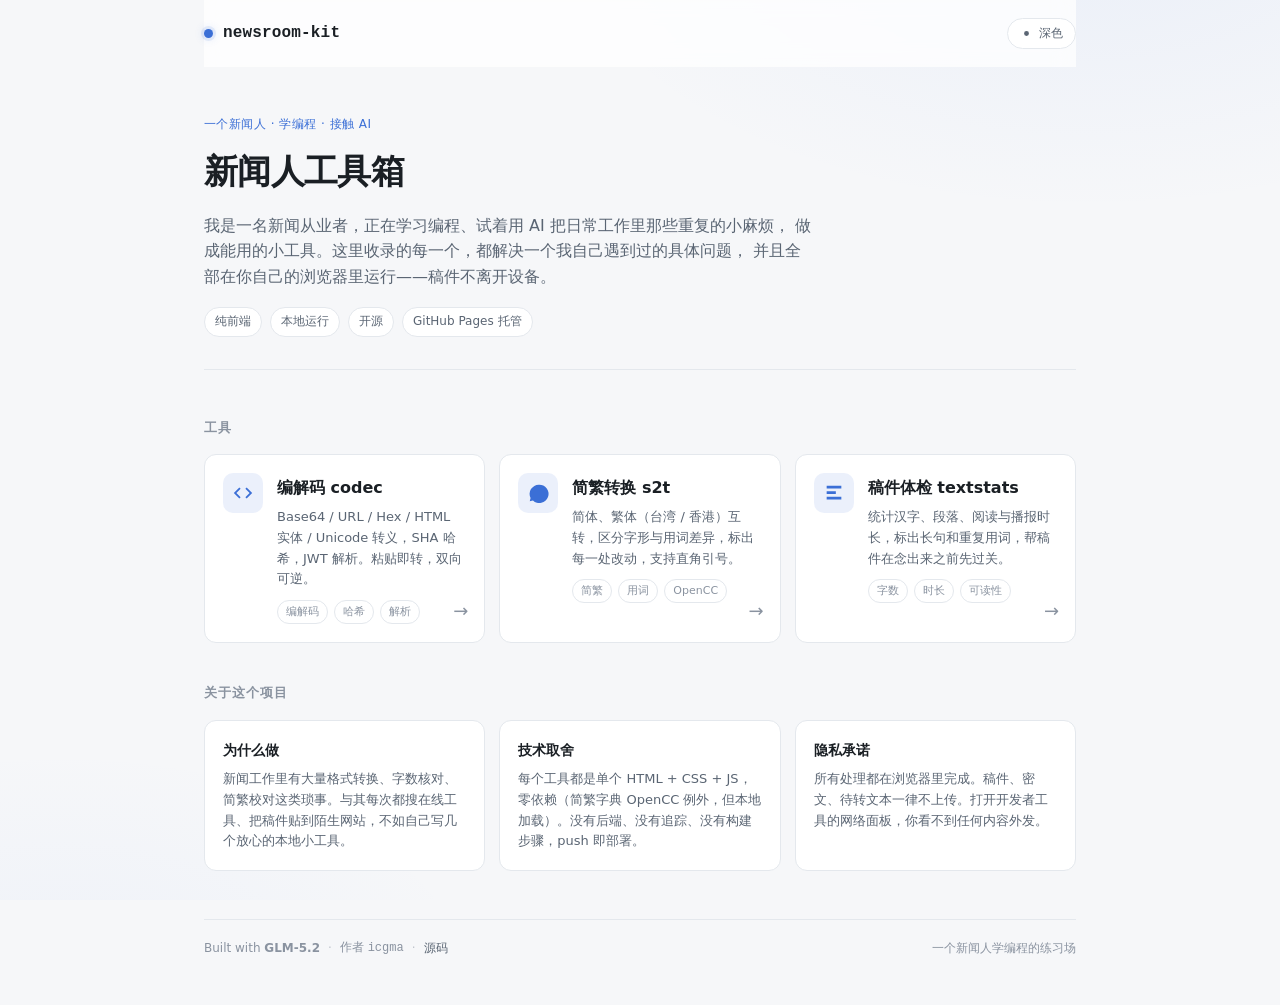
==== index.html @ d2560bd6 "fix: hub links point to each tool's own Pages site" ====
<!doctype html>
<html lang="zh-CN">
<head>
<meta charset="utf-8" />
<meta name="viewport" content="width=device-width, initial-scale=1" />
<meta name="color-scheme" content="dark light" />
<title>新闻人工具箱 — icgma</title>
<meta name="description" content="一个新闻人接触 AI、学习编程过程中做的小工具集：编解码、简繁转换、稿件统计。全部本地运行。" />
<link rel="stylesheet" href="hub.css" />
</head>
<body>
<div class="page">
  <header class="topbar">
    <div class="brand">
      <span class="dot" aria-hidden="true"></span>
      <span class="wordmark">newsroom-kit</span>
    </div>
    <div class="topbar-right">
      <button class="theme-toggle" id="themeToggle" title="切换主题">
        <svg class="ico-moon" viewBox="0 0 16 16" width="13" height="13" aria-hidden="true"><path fill="currentColor" d="M6.5 2A6 6 0 0 0 8 13.9 6 6 0 0 1 6.5 2Zm2.8-.9a7.5 7.5 0 1 0 5.6 9.3 6 6 0 0 1-5.6-9.3Z"/></svg>
        <svg class="ico-sun" viewBox="0 0 16 16" width="13" height="13" aria-hidden="true"><path fill="currentColor" d="M8 11a3 3 0 1 0 0-6 3 3 0 0 0 0 6Zm0-8.5V.8m0 14.4v-1.7m3.9-9.6 1.2-1.2M2.9 13.1l1.2-1.2m0-7.8L2.9 2.9m10.2 10.2-1.2-1.2M13.5 8h1.7M.8 8h1.7"/></svg>
        <span id="themeLabel">浅色</span>
      </button>
    </div>
  </header>

  <main class="hero">
    <div class="hero-inner">
      <p class="kicker">一个新闻人 · 学编程 · 接触 AI</p>
      <h1>新闻人工具箱</h1>
      <p class="lede">
        我是一名新闻从业者，正在学习编程、试着用 AI 把日常工作里那些重复的小麻烦，
        做成能用的小工具。这里收录的每一个，都解决一个我自己遇到过的具体问题，
        并且全部在你自己的浏览器里运行——稿件不离开设备。
      </p>
      <div class="hero-tags">
        <span>纯前端</span><span>本地运行</span><span>开源</span><span>GitHub Pages 托管</span>
      </div>
    </div>
  </main>

  <section class="tools">
    <h2 class="section-title">工具</h2>
    <div class="grid">

      <a class="tool" href="https://icgma.github.io/codec/">
        <div class="tool-icon">
          <svg viewBox="0 0 24 24" width="22" height="22" aria-hidden="true"><path fill="currentColor" d="M9.4 16.6 4.8 12l4.6-4.6L8 6l-6 6 6 6 1.4-1.4Zm5.2 0L19.2 12l-4.6-4.6L16 6l6 6-6 6-1.4-1.4Z"/></svg>
        </div>
        <div class="tool-body">
          <h3>编解码 codec</h3>
          <p>Base64 / URL / Hex / HTML 实体 / Unicode 转义，SHA 哈希，JWT 解析。粘贴即转，双向可逆。</p>
          <div class="tool-meta">
            <span class="chip">编解码</span><span class="chip">哈希</span><span class="chip">解析</span>
          </div>
        </div>
        <span class="tool-go" aria-hidden="true">→</span>
      </a>

      <a class="tool" href="https://icgma.github.io/s2t/">
        <div class="tool-icon">
          <svg viewBox="0 0 24 24" width="22" height="22" aria-hidden="true"><path fill="currentColor" d="M12.9 3a10 10 0 0 0-9 14.5L3 21l3.5-.9A10 10 0 1 0 12.9 3Zm-2 12.5-2.2-2.2-1.4 1.4 3.6 3.6 6-6-1.4-1.4-4.6 4.6Z"/></svg>
        </div>
        <div class="tool-body">
          <h3>简繁转换 s2t</h3>
          <p>简体、繁体（台湾 / 香港）互转，区分字形与用词差异，标出每一处改动，支持直角引号。</p>
          <div class="tool-meta">
            <span class="chip">简繁</span><span class="chip">用词</span><span class="chip">OpenCC</span>
          </div>
        </div>
        <span class="tool-go" aria-hidden="true">→</span>
      </a>

      <a class="tool" href="https://icgma.github.io/textstats/">
        <div class="tool-icon">
          <svg viewBox="0 0 24 24" width="22" height="22" aria-hidden="true"><path fill="currentColor" d="M4 4h16v3H4V4Zm0 6h10v3H4v-3Zm0 6h16v3H4v-3Z"/></svg>
        </div>
        <div class="tool-body">
          <h3>稿件体检 textstats</h3>
          <p>统计汉字、段落、阅读与播报时长，标出长句和重复用词，帮稿件在念出来之前先过关。</p>
          <div class="tool-meta">
            <span class="chip">字数</span><span class="chip">时长</span><span class="chip">可读性</span>
          </div>
        </div>
        <span class="tool-go" aria-hidden="true">→</span>
      </a>

    </div>
  </section>

  <section class="about">
    <h2 class="section-title">关于这个项目</h2>
    <div class="about-grid">
      <div class="about-card">
        <h3>为什么做</h3>
        <p>新闻工作里有大量格式转换、字数核对、简繁校对这类琐事。与其每次都搜在线工具、把稿件贴到陌生网站，不如自己写几个放心的本地小工具。</p>
      </div>
      <div class="about-card">
        <h3>技术取舍</h3>
        <p>每个工具都是单个 HTML + CSS + JS，零依赖（简繁字典 OpenCC 例外，但本地加载）。没有后端、没有追踪、没有构建步骤，push 即部署。</p>
      </div>
      <div class="about-card">
        <h3>隐私承诺</h3>
        <p>所有处理都在浏览器里完成。稿件、密文、待转文本一律不上传。打开开发者工具的网络面板，你看不到任何内容外发。</p>
      </div>
    </div>
  </section>

  <footer class="footer">
    <div class="footer-meta">
      <span>Built with <strong>GLM-5.2</strong></span>
      <span class="sep">·</span>
      <span>作者 <span class="footer-author">icgma</span></span>
      <span class="sep">·</span>
      <a href="https://github.com/icgma/newsroom-kit" target="_blank" rel="noopener">源码</a>
    </div>
    <div class="footer-meta">
      <span>一个新闻人学编程的练习场</span>
    </div>
  </footer>
</div>

<script>
(() => {
  const root = document.documentElement;
  const label = document.getElementById("themeLabel");
  const KEY = "toolkit-theme";
  function applyTheme(theme) {
    if (theme === "auto") root.removeAttribute("data-theme");
    else root.setAttribute("data-theme", theme);
    const isLight = theme === "light" || (theme === "auto" && matchMedia("(prefers-color-scheme: light)").matches);
    label.textContent = isLight ? "深色" : "浅色";
  }
  document.getElementById("themeToggle").addEventListener("click", () => {
    const cur = localStorage.getItem(KEY) || "auto";
    const next = cur === "auto" ? "light" : cur === "light" ? "dark" : "auto";
    localStorage.setItem(KEY, next);
    applyTheme(next);
  });
  applyTheme(localStorage.getItem(KEY) || "auto");
})();
</script>
</body>
</html>
---- hub.css ----
:root {
  --bg: #0d1117;
  --bg-elev: #161b22;
  --bg-soft: #1c232c;
  --bg-input: #0a0e14;
  --topbar-bg: rgba(13, 17, 23, 0.7);
  --border: #2a313a;
  --border-soft: #232a33;
  --fg: #e6edf3;
  --fg-soft: #9aa6b2;
  --fg-dim: #6b7681;
  --accent: #5b8def;
  --accent-soft: rgba(91, 141, 239, 0.14);
  --accent-glow: rgba(91, 141, 239, 0.35);
  --good: #3fb950;
  --warn: #d29922;
  --bad: #f85149;
  --radius: 12px;
  --mono: ui-monospace, "SF Mono", "JetBrains Mono", "Cascadia Code", Menlo, Consolas, monospace;
  --sans: -apple-system, BlinkMacSystemFont, "Segoe UI", "PingFang SC", "Microsoft YaHei", system-ui, sans-serif;
  color-scheme: dark;
}

:root[data-theme="light"] {
  --bg: #f6f7f9;
  --bg-elev: #ffffff;
  --bg-soft: #eef0f3;
  --bg-input: #fbfbfd;
  --topbar-bg: rgba(255, 255, 255, 0.75);
  --border: #d8dde3;
  --border-soft: #e4e8ed;
  --fg: #1a1f24;
  --fg-soft: #5a6573;
  --fg-dim: #8a93a0;
  --accent: #3b6fd6;
  --accent-soft: rgba(59, 111, 214, 0.10);
  --accent-glow: rgba(59, 111, 214, 0.25);
  --good: #1a7f37;
  --warn: #9a6700;
  --bad: #cf222e;
  color-scheme: light;
}

@media (prefers-color-scheme: light) {
  :root:not([data-theme]) {
    --bg: #f6f7f9; --bg-elev: #ffffff; --bg-soft: #eef0f3; --bg-input: #fbfbfd;
    --topbar-bg: rgba(255, 255, 255, 0.75);
    --border: #d8dde3; --border-soft: #e4e8ed;
    --fg: #1a1f24; --fg-soft: #5a6573; --fg-dim: #8a93a0;
    --accent: #3b6fd6; --accent-soft: rgba(59, 111, 214, 0.10); --accent-glow: rgba(59, 111, 214, 0.25);
    --good: #1a7f37; --warn: #9a6700; --bad: #cf222e;
    color-scheme: light;
  }
}

* { box-sizing: border-box; }
html, body { margin: 0; height: 100%; }
body {
  font-family: var(--sans);
  background: var(--bg);
  color: var(--fg);
  font-size: 15px;
  line-height: 1.6;
  -webkit-font-smoothing: antialiased;
  background-image:
    radial-gradient(900px 500px at 85% -10%, rgba(91, 141, 239, 0.08), transparent 60%),
    radial-gradient(700px 400px at 5% 110%, rgba(91, 141, 239, 0.05), transparent 60%);
  background-attachment: fixed;
}

.page { max-width: 920px; margin: 0 auto; padding: 0 24px 48px; }

/* Topbar */
.topbar {
  display: flex; align-items: center; justify-content: space-between;
  padding: 18px 0;
  position: sticky; top: 0; z-index: 10;
  background: var(--topbar-bg);
  backdrop-filter: blur(10px);
  margin-bottom: 8px;
}
.brand { display: flex; align-items: center; gap: 10px; }
.dot {
  width: 9px; height: 9px; border-radius: 50%;
  background: var(--accent);
  box-shadow: 0 0 0 3px var(--accent-soft), 0 0 10px var(--accent-glow);
}
.wordmark { font-family: var(--mono); font-weight: 600; font-size: 16px; letter-spacing: 0.01em; }

.theme-toggle {
  display: inline-flex; align-items: center; gap: 6px;
  padding: 6px 12px; border: 1px solid var(--border-soft);
  border-radius: 999px; background: var(--bg-elev); color: var(--fg-soft);
  font-size: 12px; font-family: var(--sans); cursor: pointer;
  transition: color 0.12s, border-color 0.12s;
}
.theme-toggle:hover { color: var(--fg); border-color: var(--border); }
.theme-toggle .ico-sun { display: none; }
.theme-toggle .ico-moon { display: block; }
:root[data-theme="light"] .theme-toggle .ico-sun { display: block; }
:root[data-theme="light"] .theme-toggle .ico-moon { display: none; }
@media (prefers-color-scheme: light) {
  :root:not([data-theme]) .theme-toggle .ico-sun { display: block; }
  :root:not([data-theme]) .theme-toggle .ico-moon { display: none; }
}

/* Hero */
.hero { padding: 40px 0 32px; border-bottom: 1px solid var(--border-soft); }
.kicker {
  font-size: 12px; color: var(--accent); letter-spacing: 0.04em;
  margin: 0 0 10px; font-weight: 500;
}
.hero h1 { font-size: 34px; margin: 0 0 14px; letter-spacing: -0.02em; font-weight: 700; }
.lede { font-size: 16px; color: var(--fg-soft); max-width: 60ch; margin: 0 0 18px; }
.hero-tags { display: flex; gap: 8px; flex-wrap: wrap; }
.hero-tags span {
  font-size: 12px; color: var(--fg-soft);
  padding: 4px 10px; border: 1px solid var(--border-soft);
  border-radius: 999px; background: var(--bg-elev);
}

/* Sections */
.section-title {
  font-size: 13px; text-transform: uppercase; letter-spacing: 0.08em;
  color: var(--fg-dim); font-weight: 600; margin: 40px 0 16px;
}

.tools { padding: 8px 0 0; }
.grid { display: grid; grid-template-columns: repeat(auto-fill, minmax(260px, 1fr)); gap: 14px; }

.tool {
  display: flex; gap: 14px; align-items: flex-start;
  padding: 18px; border: 1px solid var(--border-soft);
  border-radius: var(--radius); background: var(--bg-elev);
  text-decoration: none; color: inherit;
  transition: transform 0.12s, border-color 0.12s, box-shadow 0.12s;
  position: relative;
}
.tool:hover {
  transform: translateY(-2px);
  border-color: var(--accent);
  box-shadow: 0 8px 24px rgba(0, 0, 0, 0.18), 0 0 0 1px var(--accent-soft);
}
.tool-icon {
  flex-shrink: 0; width: 40px; height: 40px;
  display: flex; align-items: center; justify-content: center;
  border-radius: 10px; background: var(--accent-soft); color: var(--accent);
}
.tool-body { flex: 1; min-width: 0; }
.tool-body h3 { margin: 2px 0 6px; font-size: 16px; font-weight: 600; }
.tool-body p { margin: 0 0 10px; font-size: 13px; color: var(--fg-soft); }
.tool-meta { display: flex; gap: 6px; flex-wrap: wrap; }
.chip {
  font-size: 11px; color: var(--fg-dim);
  padding: 2px 8px; border: 1px solid var(--border-soft);
  border-radius: 999px;
}
.tool-go {
  position: absolute; right: 16px; bottom: 16px;
  color: var(--fg-dim); font-size: 18px;
  transition: color 0.12s, transform 0.12s;
}
.tool:hover .tool-go { color: var(--accent); transform: translateX(3px); }

/* About */
.about-grid { display: grid; grid-template-columns: repeat(auto-fit, minmax(240px, 1fr)); gap: 14px; }
.about-card {
  padding: 18px; border: 1px solid var(--border-soft);
  border-radius: var(--radius); background: var(--bg-elev);
}
.about-card h3 { margin: 0 0 8px; font-size: 14px; font-weight: 600; color: var(--fg); }
.about-card p { margin: 0; font-size: 13px; color: var(--fg-soft); }

/* Footer */
.footer {
  display: flex; align-items: center; justify-content: space-between;
  gap: 12px; flex-wrap: wrap;
  margin-top: 48px; padding-top: 18px;
  border-top: 1px solid var(--border-soft);
  font-size: 12px; color: var(--fg-dim);
}
.footer-meta { display: inline-flex; align-items: center; gap: 8px; flex-wrap: wrap; }
.footer-meta .sep { opacity: 0.5; }
.footer-meta a { color: var(--fg-soft); text-decoration: none; }
.footer-meta a:hover { color: var(--accent); }
.footer-author { font-family: var(--mono); }

@media (max-width: 560px) {
  .hero h1 { font-size: 26px; }
  .page { padding: 0 16px 32px; }
  .tool-go { display: none; }
}
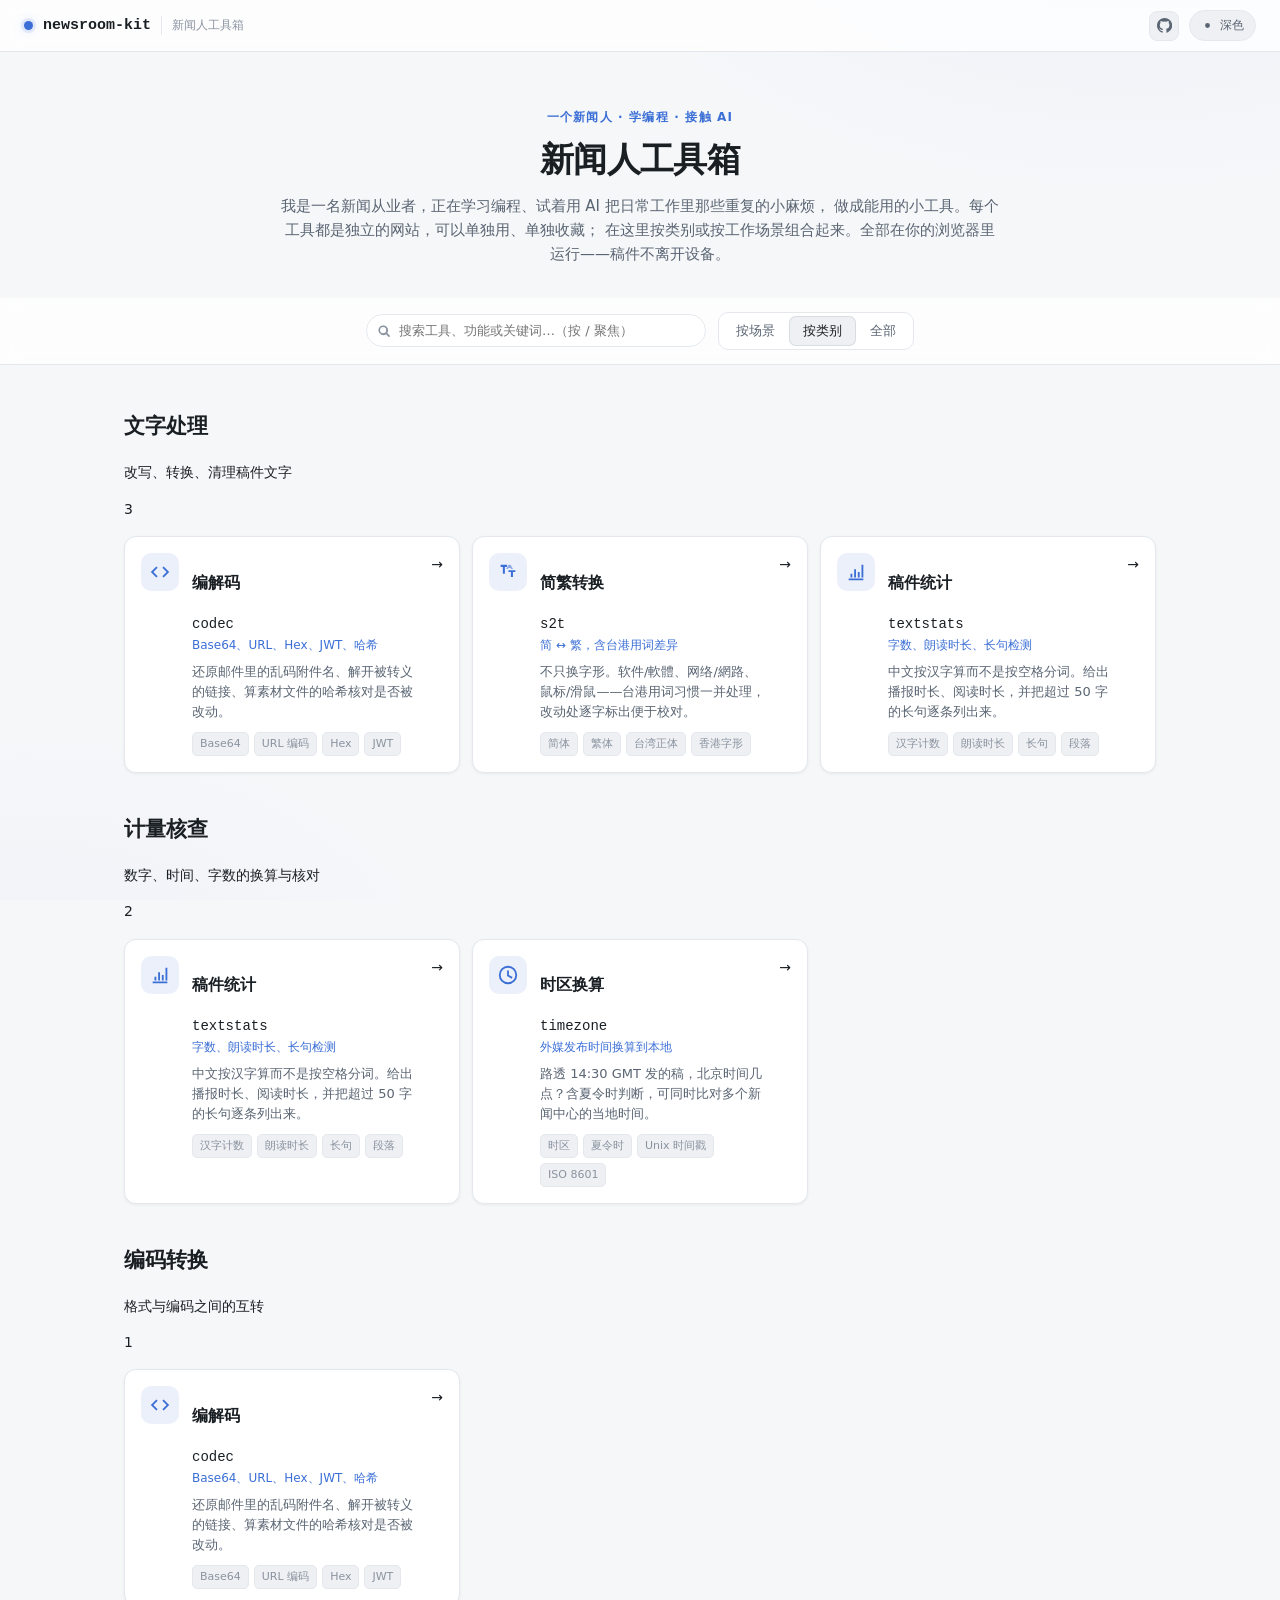
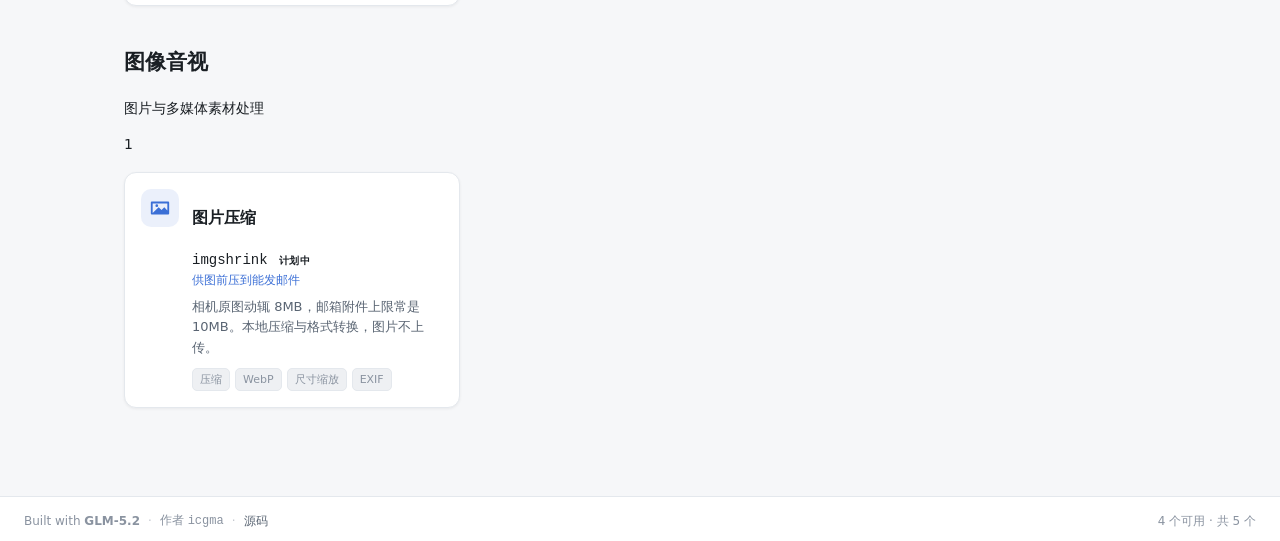
==== commit f5e6565c: "refactor: 主页改为 registry 数据驱动，支持按场景/类别/搜索自由组合 - registry.js 作为唯一数据源，加工具不需改 HTML - 一个工具可同属多个类别与场景 - 新增" ====
--- a/index.html
+++ b/index.html
@@ -5,7 +5,7 @@
 <meta name="viewport" content="width=device-width, initial-scale=1" />
 <meta name="color-scheme" content="dark light" />
 <title>新闻人工具箱 — icgma</title>
-<meta name="description" content="一个新闻人接触 AI、学习编程过程中做的小工具集：编解码、简繁转换、稿件统计。全部本地运行。" />
+<meta name="description" content="一个新闻人接触 AI、学习编程过程中做的小工具集。可按类别、场景自由组合。全部本地运行，稿件不上传。" />
 <link rel="stylesheet" href="hub.css" />
 </head>
 <body>
@@ -14,8 +14,12 @@
     <div class="brand">
       <span class="dot" aria-hidden="true"></span>
       <span class="wordmark">newsroom-kit</span>
+      <span class="tag">新闻人工具箱</span>
     </div>
     <div class="topbar-right">
+      <a class="ghlink" href="https://github.com/icgma/newsroom-kit" target="_blank" rel="noopener" title="源码">
+        <svg viewBox="0 0 16 16" width="15" height="15" aria-hidden="true"><path fill="currentColor" d="M8 0a8 8 0 0 0-2.5 15.6c.4.1.5-.2.5-.4v-1.4c-2.2.5-2.7-1-2.7-1-.4-1-.9-1.2-.9-1.2-.7-.5.1-.5.1-.5.8.1 1.2.8 1.2.8.7 1.2 1.9.9 2.4.7.1-.5.3-.9.5-1.1-1.8-.2-3.6-.9-3.6-4 0-.9.3-1.6.8-2.1-.1-.2-.4-1 .1-2.1 0 0 .7-.2 2.2.8a7.5 7.5 0 0 1 4 0c1.5-1 2.2-.8 2.2-.8.5 1.1.2 1.9.1 2.1.5.5.8 1.2.8 2.1 0 3.1-1.8 3.8-3.6 4 .3.3.5.8.5 1.5v2.2c0 .2.1.5.6.4A8 8 0 0 0 8 0Z"/></svg>
+      </a>
       <button class="theme-toggle" id="themeToggle" title="切换主题">
         <svg class="ico-moon" viewBox="0 0 16 16" width="13" height="13" aria-hidden="true"><path fill="currentColor" d="M6.5 2A6 6 0 0 0 8 13.9 6 6 0 0 1 6.5 2Zm2.8-.9a7.5 7.5 0 1 0 5.6 9.3 6 6 0 0 1-5.6-9.3Z"/></svg>
         <svg class="ico-sun" viewBox="0 0 16 16" width="13" height="13" aria-hidden="true"><path fill="currentColor" d="M8 11a3 3 0 1 0 0-6 3 3 0 0 0 0 6Zm0-8.5V.8m0 14.4v-1.7m3.9-9.6 1.2-1.2M2.9 13.1l1.2-1.2m0-7.8L2.9 2.9m10.2 10.2-1.2-1.2M13.5 8h1.7M.8 8h1.7"/></svg>
@@ -30,115 +34,43 @@
       <h1>新闻人工具箱</h1>
       <p class="lede">
         我是一名新闻从业者，正在学习编程、试着用 AI 把日常工作里那些重复的小麻烦，
-        做成能用的小工具。这里收录的每一个，都解决一个我自己遇到过的具体问题，
-        并且全部在你自己的浏览器里运行——稿件不离开设备。
+        做成能用的小工具。每个工具都是独立的网站，可以单独用、单独收藏；
+        在这里按类别或按工作场景组合起来。全部在你的浏览器里运行——稿件不离开设备。
       </p>
-      <div class="hero-tags">
-        <span>纯前端</span><span>本地运行</span><span>开源</span><span>GitHub Pages 托管</span>
-      </div>
     </div>
   </main>
 
-  <section class="tools">
-    <h2 class="section-title">工具</h2>
-    <div class="grid">
+  <div class="controls">
+    <div class="search-wrap">
+      <svg class="search-ico" viewBox="0 0 16 16" width="14" height="14" aria-hidden="true"><path fill="currentColor" d="M11.7 10.3a5.5 5.5 0 1 0-1.4 1.4l3.3 3.3 1.4-1.4-3.3-3.3ZM7 10.5a3.5 3.5 0 1 1 0-7 3.5 3.5 0 0 1 0 7Z"/></svg>
+      <input type="search" id="search" placeholder="搜索工具、功能或关键词…（按 / 聚焦）" aria-label="搜索工具" autocomplete="off" />
+      <button class="search-clear" id="searchClear" title="清空搜索" aria-label="清空搜索" hidden>
+        <svg viewBox="0 0 16 16" width="12" height="12" aria-hidden="true"><path fill="currentColor" d="M9.4 8l3.3-3.3-1.4-1.4L8 6.6 4.7 3.3 3.3 4.7 6.6 8l-3.3 3.3 1.4 1.4L8 9.4l3.3 3.3 1.4-1.4L9.4 8Z"/></svg>
+      </button>
+    </div>
+    <div class="segmented" id="viewToggle" role="group" aria-label="浏览方式">
+      <button class="seg active" data-view="scenario">按场景</button>
+      <button class="seg" data-view="category">按类别</button>
+      <button class="seg" data-view="all">全部</button>
+    </div>
+  </div>
 
-      <a class="tool" href="https://icgma.github.io/codec/">
-        <div class="tool-icon">
-          <svg viewBox="0 0 24 24" width="22" height="22" aria-hidden="true"><path fill="currentColor" d="M9.4 16.6 4.8 12l4.6-4.6L8 6l-6 6 6 6 1.4-1.4Zm5.2 0L19.2 12l-4.6-4.6L16 6l6 6-6 6-1.4-1.4Z"/></svg>
-        </div>
-        <div class="tool-body">
-          <h3>编解码 codec</h3>
-          <p>Base64 / URL / Hex / HTML 实体 / Unicode 转义，SHA 哈希，JWT 解析。粘贴即转，双向可逆。</p>
-          <div class="tool-meta">
-            <span class="chip">编解码</span><span class="chip">哈希</span><span class="chip">解析</span>
-          </div>
-        </div>
-        <span class="tool-go" aria-hidden="true">→</span>
-      </a>
-
-      <a class="tool" href="https://icgma.github.io/s2t/">
-        <div class="tool-icon">
-          <svg viewBox="0 0 24 24" width="22" height="22" aria-hidden="true"><path fill="currentColor" d="M12.9 3a10 10 0 0 0-9 14.5L3 21l3.5-.9A10 10 0 1 0 12.9 3Zm-2 12.5-2.2-2.2-1.4 1.4 3.6 3.6 6-6-1.4-1.4-4.6 4.6Z"/></svg>
-        </div>
-        <div class="tool-body">
-          <h3>简繁转换 s2t</h3>
-          <p>简体、繁体（台湾 / 香港）互转，区分字形与用词差异，标出每一处改动，支持直角引号。</p>
-          <div class="tool-meta">
-            <span class="chip">简繁</span><span class="chip">用词</span><span class="chip">OpenCC</span>
-          </div>
-        </div>
-        <span class="tool-go" aria-hidden="true">→</span>
-      </a>
-
-      <a class="tool" href="https://icgma.github.io/textstats/">
-        <div class="tool-icon">
-          <svg viewBox="0 0 24 24" width="22" height="22" aria-hidden="true"><path fill="currentColor" d="M4 4h16v3H4V4Zm0 6h10v3H4v-3Zm0 6h16v3H4v-3Z"/></svg>
-        </div>
-        <div class="tool-body">
-          <h3>稿件体检 textstats</h3>
-          <p>统计汉字、段落、阅读与播报时长，标出长句和重复用词，帮稿件在念出来之前先过关。</p>
-          <div class="tool-meta">
-            <span class="chip">字数</span><span class="chip">时长</span><span class="chip">可读性</span>
-          </div>
-        </div>
-        <span class="tool-go" aria-hidden="true">→</span>
-      </a>
-
-    </div>
-  </section>
-
-  <section class="about">
-    <h2 class="section-title">关于这个项目</h2>
-    <div class="about-grid">
-      <div class="about-card">
-        <h3>为什么做</h3>
-        <p>新闻工作里有大量格式转换、字数核对、简繁校对这类琐事。与其每次都搜在线工具、把稿件贴到陌生网站，不如自己写几个放心的本地小工具。</p>
-      </div>
-      <div class="about-card">
-        <h3>技术取舍</h3>
-        <p>每个工具都是单个 HTML + CSS + JS，零依赖（简繁字典 OpenCC 例外，但本地加载）。没有后端、没有追踪、没有构建步骤，push 即部署。</p>
-      </div>
-      <div class="about-card">
-        <h3>隐私承诺</h3>
-        <p>所有处理都在浏览器里完成。稿件、密文、待转文本一律不上传。打开开发者工具的网络面板，你看不到任何内容外发。</p>
-      </div>
-    </div>
-  </section>
+  <div id="content" class="content"></div>
 
   <footer class="footer">
     <div class="footer-meta">
       <span>Built with <strong>GLM-5.2</strong></span>
-      <span class="sep">·</span>
-      <span>作者 <span class="footer-author">icgma</span></span>
+      <span class="sep desktop-only">·</span>
+      <span class="desktop-only">作者 <span class="footer-author">icgma</span></span>
       <span class="sep">·</span>
       <a href="https://github.com/icgma/newsroom-kit" target="_blank" rel="noopener">源码</a>
     </div>
     <div class="footer-meta">
-      <span>一个新闻人学编程的练习场</span>
+      <span id="count" class="desktop-only"></span>
     </div>
   </footer>
 </div>
-
-<script>
-(() => {
-  const root = document.documentElement;
-  const label = document.getElementById("themeLabel");
-  const KEY = "toolkit-theme";
-  function applyTheme(theme) {
-    if (theme === "auto") root.removeAttribute("data-theme");
-    else root.setAttribute("data-theme", theme);
-    const isLight = theme === "light" || (theme === "auto" && matchMedia("(prefers-color-scheme: light)").matches);
-    label.textContent = isLight ? "深色" : "浅色";
-  }
-  document.getElementById("themeToggle").addEventListener("click", () => {
-    const cur = localStorage.getItem(KEY) || "auto";
-    const next = cur === "auto" ? "light" : cur === "light" ? "dark" : "auto";
-    localStorage.setItem(KEY, next);
-    applyTheme(next);
-  });
-  applyTheme(localStorage.getItem(KEY) || "auto");
-})();
-</script>
+<script src="registry.js"></script>
+<script src="hub.js"></script>
 </body>
 </html>
--- a/hub.css
+++ b/hub.css
@@ -2,8 +2,7 @@
   --bg: #0d1117;
   --bg-elev: #161b22;
   --bg-soft: #1c232c;
-  --bg-input: #0a0e14;
-  --topbar-bg: rgba(13, 17, 23, 0.7);
+  --topbar-bg: rgba(13, 17, 23, 0.72);
   --border: #2a313a;
   --border-soft: #232a33;
   --fg: #e6edf3;
@@ -14,8 +13,10 @@
   --accent-glow: rgba(91, 141, 239, 0.35);
   --good: #3fb950;
   --warn: #d29922;
-  --bad: #f85149;
+  --shadow: 0 1px 2px rgba(0, 0, 0, 0.3);
+  --shadow-lift: 0 8px 24px rgba(0, 0, 0, 0.28);
   --radius: 12px;
+  --radius-sm: 8px;
   --mono: ui-monospace, "SF Mono", "JetBrains Mono", "Cascadia Code", Menlo, Consolas, monospace;
   --sans: -apple-system, BlinkMacSystemFont, "Segoe UI", "PingFang SC", "Microsoft YaHei", system-ui, sans-serif;
   color-scheme: dark;
@@ -25,8 +26,7 @@
   --bg: #f6f7f9;
   --bg-elev: #ffffff;
   --bg-soft: #eef0f3;
-  --bg-input: #fbfbfd;
-  --topbar-bg: rgba(255, 255, 255, 0.75);
+  --topbar-bg: rgba(255, 255, 255, 0.78);
   --border: #d8dde3;
   --border-soft: #e4e8ed;
   --fg: #1a1f24;
@@ -37,47 +37,57 @@
   --accent-glow: rgba(59, 111, 214, 0.25);
   --good: #1a7f37;
   --warn: #9a6700;
-  --bad: #cf222e;
+  --shadow: 0 1px 3px rgba(0, 0, 0, 0.06);
+  --shadow-lift: 0 8px 24px rgba(23, 32, 51, 0.10);
   color-scheme: light;
 }
 
 @media (prefers-color-scheme: light) {
   :root:not([data-theme]) {
-    --bg: #f6f7f9; --bg-elev: #ffffff; --bg-soft: #eef0f3; --bg-input: #fbfbfd;
-    --topbar-bg: rgba(255, 255, 255, 0.75);
-    --border: #d8dde3; --border-soft: #e4e8ed;
-    --fg: #1a1f24; --fg-soft: #5a6573; --fg-dim: #8a93a0;
-    --accent: #3b6fd6; --accent-soft: rgba(59, 111, 214, 0.10); --accent-glow: rgba(59, 111, 214, 0.25);
-    --good: #1a7f37; --warn: #9a6700; --bad: #cf222e;
+    --bg: #f6f7f9;
+    --bg-elev: #ffffff;
+    --bg-soft: #eef0f3;
+    --topbar-bg: rgba(255, 255, 255, 0.78);
+    --border: #d8dde3;
+    --border-soft: #e4e8ed;
+    --fg: #1a1f24;
+    --fg-soft: #5a6573;
+    --fg-dim: #8a93a0;
+    --accent: #3b6fd6;
+    --accent-soft: rgba(59, 111, 214, 0.10);
+    --accent-glow: rgba(59, 111, 214, 0.25);
+    --good: #1a7f37;
+    --warn: #9a6700;
+    --shadow: 0 1px 3px rgba(0, 0, 0, 0.06);
+    --shadow-lift: 0 8px 24px rgba(23, 32, 51, 0.10);
     color-scheme: light;
   }
 }
 
 * { box-sizing: border-box; }
-html, body { margin: 0; height: 100%; }
 body {
+  margin: 0;
   font-family: var(--sans);
   background: var(--bg);
   color: var(--fg);
-  font-size: 15px;
+  font-size: 14px;
   line-height: 1.6;
   -webkit-font-smoothing: antialiased;
   background-image:
-    radial-gradient(900px 500px at 85% -10%, rgba(91, 141, 239, 0.08), transparent 60%),
-    radial-gradient(700px 400px at 5% 110%, rgba(91, 141, 239, 0.05), transparent 60%);
+    radial-gradient(900px 500px at 88% -12%, rgba(91, 141, 239, 0.07), transparent 60%),
+    radial-gradient(700px 400px at 2% 108%, rgba(91, 141, 239, 0.05), transparent 60%);
   background-attachment: fixed;
 }
-
-.page { max-width: 920px; margin: 0 auto; padding: 0 24px 48px; }
-
-/* Topbar */
+.page { display: flex; flex-direction: column; min-height: 100vh; }
+
+/* Top bar */
 .topbar {
+  position: sticky; top: 0; z-index: 10;
   display: flex; align-items: center; justify-content: space-between;
-  padding: 18px 0;
-  position: sticky; top: 0; z-index: 10;
+  padding: 0 24px; height: 52px;
+  border-bottom: 1px solid var(--border-soft);
   background: var(--topbar-bg);
-  backdrop-filter: blur(10px);
-  margin-bottom: 8px;
+  backdrop-filter: blur(8px);
 }
 .brand { display: flex; align-items: center; gap: 10px; }
 .dot {
@@ -85,18 +95,30 @@
   background: var(--accent);
   box-shadow: 0 0 0 3px var(--accent-soft), 0 0 10px var(--accent-glow);
 }
-.wordmark { font-family: var(--mono); font-weight: 600; font-size: 16px; letter-spacing: 0.01em; }
-
+.wordmark { font-family: var(--mono); font-weight: 600; font-size: 15px; }
+.tag {
+  font-size: 12px; color: var(--fg-dim);
+  padding-left: 10px; border-left: 1px solid var(--border-soft);
+}
+.topbar-right { display: flex; align-items: center; gap: 10px; }
+.ghlink {
+  display: inline-flex; align-items: center; justify-content: center;
+  width: 30px; height: 30px; border-radius: 8px;
+  color: var(--fg-soft); border: 1px solid var(--border-soft);
+  background: var(--bg-soft); transition: color 0.12s, border-color 0.12s;
+}
+.ghlink:hover { color: var(--fg); border-color: var(--border); }
 .theme-toggle {
   display: inline-flex; align-items: center; gap: 6px;
-  padding: 6px 12px; border: 1px solid var(--border-soft);
-  border-radius: 999px; background: var(--bg-elev); color: var(--fg-soft);
+  padding: 6px 11px;
+  border: 1px solid var(--border-soft); border-radius: 999px;
+  background: var(--bg-soft); color: var(--fg-soft);
   font-size: 12px; font-family: var(--sans); cursor: pointer;
   transition: color 0.12s, border-color 0.12s;
 }
 .theme-toggle:hover { color: var(--fg); border-color: var(--border); }
+.theme-toggle svg { display: block; }
 .theme-toggle .ico-sun { display: none; }
-.theme-toggle .ico-moon { display: block; }
 :root[data-theme="light"] .theme-toggle .ico-sun { display: block; }
 :root[data-theme="light"] .theme-toggle .ico-moon { display: none; }
 @media (prefers-color-scheme: light) {
@@ -105,78 +127,158 @@
 }
 
 /* Hero */
-.hero { padding: 40px 0 32px; border-bottom: 1px solid var(--border-soft); }
+.hero { padding: 56px 24px 32px; }
+.hero-inner { max-width: 720px; margin: 0 auto; text-align: center; }
 .kicker {
-  font-size: 12px; color: var(--accent); letter-spacing: 0.04em;
-  margin: 0 0 10px; font-weight: 500;
-}
-.hero h1 { font-size: 34px; margin: 0 0 14px; letter-spacing: -0.02em; font-weight: 700; }
-.lede { font-size: 16px; color: var(--fg-soft); max-width: 60ch; margin: 0 0 18px; }
-.hero-tags { display: flex; gap: 8px; flex-wrap: wrap; }
-.hero-tags span {
-  font-size: 12px; color: var(--fg-soft);
-  padding: 4px 10px; border: 1px solid var(--border-soft);
-  border-radius: 999px; background: var(--bg-elev);
-}
-
-/* Sections */
-.section-title {
-  font-size: 13px; text-transform: uppercase; letter-spacing: 0.08em;
-  color: var(--fg-dim); font-weight: 600; margin: 40px 0 16px;
-}
-
-.tools { padding: 8px 0 0; }
-.grid { display: grid; grid-template-columns: repeat(auto-fill, minmax(260px, 1fr)); gap: 14px; }
-
+  margin: 0 0 12px;
+  font-size: 12px; letter-spacing: 0.10em; text-transform: uppercase;
+  color: var(--accent); font-weight: 600;
+}
+.hero h1 {
+  margin: 0 0 14px;
+  font-size: 34px; font-weight: 650; letter-spacing: -0.02em; line-height: 1.2;
+}
+.lede { margin: 0; font-size: 15px; color: var(--fg-soft); }
+
+/* Controls */
+.controls {
+  position: sticky; top: 52px; z-index: 9;
+  display: flex; align-items: center; justify-content: center;
+  gap: 12px; flex-wrap: wrap;
+  padding: 14px 24px;
+  background: var(--topbar-bg);
+  backdrop-filter: blur(8px);
+  border-bottom: 1px solid var(--border-soft);
+}
+.search-wrap { position: relative; flex: 1; max-width: 340px; min-width: 200px; }
+.search-ico {
+  position: absolute; left: 11px; top: 50%; transform: translateY(-50%);
+  color: var(--fg-dim); pointer-events: none;
+}
+#search {
+  width: 100%;
+  padding: 8px 12px 8px 32px;
+  border: 1px solid var(--border-soft); border-radius: 999px;
+  background: var(--bg-elev); color: var(--fg);
+  font-size: 13px; font-family: var(--sans);
+  outline: none; transition: border-color 0.12s;
+}
+#search:focus { border-color: var(--accent); }
+#search::-webkit-search-cancel-button { filter: grayscale(1) opacity(0.5); }
+.segmented {
+  display: inline-flex; padding: 3px;
+  background: var(--bg-elev);
+  border: 1px solid var(--border-soft); border-radius: 10px;
+}
+.seg {
+  padding: 6px 14px; border: none; background: transparent;
+  color: var(--fg-soft); font-size: 13px; font-family: var(--sans);
+  border-radius: 7px; cursor: pointer; transition: background 0.12s, color 0.12s;
+}
+.seg:hover { color: var(--fg); }
+.seg.active { background: var(--bg-soft); color: var(--fg); box-shadow: inset 0 0 0 1px var(--border); }
+
+/* Content */
+.content { flex: 1; max-width: 1080px; width: 100%; margin: 0 auto; padding: 28px 24px 48px; }
+.group { margin-bottom: 40px; }
+.group-head { margin-bottom: 16px; }
+.group-title {
+  display: flex; align-items: baseline; gap: 10px; flex-wrap: wrap;
+  margin: 0 0 4px; font-size: 17px; font-weight: 600;
+}
+.group-count {
+  font-size: 12px; font-family: var(--mono); color: var(--fg-dim);
+  font-weight: 400;
+}
+.group-desc { margin: 0; font-size: 13px; color: var(--fg-soft); }
+
+/* Scenario flow */
+.flow {
+  display: flex; align-items: stretch; gap: 8px;
+  flex-wrap: wrap;
+}
+.flow-step { display: flex; align-items: center; gap: 8px; }
+.flow-arrow { color: var(--fg-dim); flex-shrink: 0; }
+.step-num {
+  display: inline-flex; align-items: center; justify-content: center;
+  width: 18px; height: 18px; flex-shrink: 0;
+  border-radius: 50%;
+  background: var(--accent-soft); color: var(--accent);
+  font-size: 11px; font-family: var(--mono); font-weight: 600;
+}
+
+/* Tool card */
+.grid {
+  display: grid;
+  grid-template-columns: repeat(auto-fill, minmax(272px, 1fr));
+  gap: 12px;
+}
 .tool {
-  display: flex; gap: 14px; align-items: flex-start;
-  padding: 18px; border: 1px solid var(--border-soft);
-  border-radius: var(--radius); background: var(--bg-elev);
+  display: flex; gap: 13px;
+  padding: 16px;
+  background: var(--bg-elev);
+  border: 1px solid var(--border-soft);
+  border-radius: var(--radius);
   text-decoration: none; color: inherit;
-  transition: transform 0.12s, border-color 0.12s, box-shadow 0.12s;
-  position: relative;
+  box-shadow: var(--shadow);
+  transition: border-color 0.14s, transform 0.14s, box-shadow 0.14s;
 }
 .tool:hover {
+  border-color: var(--accent);
   transform: translateY(-2px);
-  border-color: var(--accent);
-  box-shadow: 0 8px 24px rgba(0, 0, 0, 0.18), 0 0 0 1px var(--accent-soft);
-}
+  box-shadow: var(--shadow-lift);
+}
+.tool.is-planned { opacity: 0.62; cursor: default; }
+.tool.is-planned:hover { transform: none; border-color: var(--border); box-shadow: var(--shadow); }
 .tool-icon {
-  flex-shrink: 0; width: 40px; height: 40px;
+  flex-shrink: 0;
+  width: 38px; height: 38px;
   display: flex; align-items: center; justify-content: center;
-  border-radius: 10px; background: var(--accent-soft); color: var(--accent);
-}
-.tool-body { flex: 1; min-width: 0; }
-.tool-body h3 { margin: 2px 0 6px; font-size: 16px; font-weight: 600; }
-.tool-body p { margin: 0 0 10px; font-size: 13px; color: var(--fg-soft); }
-.tool-meta { display: flex; gap: 6px; flex-wrap: wrap; }
-.chip {
+  border-radius: 10px;
+  background: var(--accent-soft); color: var(--accent);
+}
+.tool-body { min-width: 0; flex: 1; }
+.tool-name {
+  display: flex; align-items: center; gap: 8px; flex-wrap: wrap;
+  margin: 0 0 2px;
+  font-size: 15px; font-weight: 600;
+}
+.tool-slug { font-family: var(--mono); font-size: 11px; color: var(--fg-dim); font-weight: 400; }
+.tool-tagline { margin: 0 0 7px; font-size: 12px; color: var(--accent); }
+.tool-desc { margin: 0 0 10px; font-size: 13px; color: var(--fg-soft); line-height: 1.55; }
+.tool-tags { display: flex; gap: 5px; flex-wrap: wrap; }
+.tool-tags span {
+  padding: 2px 7px;
   font-size: 11px; color: var(--fg-dim);
-  padding: 2px 8px; border: 1px solid var(--border-soft);
-  border-radius: 999px;
-}
-.tool-go {
-  position: absolute; right: 16px; bottom: 16px;
-  color: var(--fg-dim); font-size: 18px;
-  transition: color 0.12s, transform 0.12s;
-}
-.tool:hover .tool-go { color: var(--accent); transform: translateX(3px); }
-
-/* About */
-.about-grid { display: grid; grid-template-columns: repeat(auto-fit, minmax(240px, 1fr)); gap: 14px; }
-.about-card {
-  padding: 18px; border: 1px solid var(--border-soft);
-  border-radius: var(--radius); background: var(--bg-elev);
-}
-.about-card h3 { margin: 0 0 8px; font-size: 14px; font-weight: 600; color: var(--fg); }
-.about-card p { margin: 0; font-size: 13px; color: var(--fg-soft); }
+  background: var(--bg-soft);
+  border: 1px solid var(--border-soft);
+  border-radius: 5px;
+}
+.badge {
+  padding: 1px 7px; border-radius: 999px;
+  font-size: 10px; font-weight: 600; letter-spacing: 0.04em;
+  text-transform: uppercase;
+}
+.badge-wip { color: var(--warn); background: rgba(210, 153, 34, 0.14); }
+.badge-planned { color: var(--fg-dim); background: var(--bg-soft); }
+
+/* In-flow compact card */
+.flow .tool { min-width: 236px; flex: 1; }
+
+/* Empty state */
+.empty {
+  padding: 56px 20px; text-align: center;
+  color: var(--fg-dim);
+}
+.empty strong { color: var(--fg-soft); font-weight: 600; }
 
 /* Footer */
 .footer {
   display: flex; align-items: center; justify-content: space-between;
   gap: 12px; flex-wrap: wrap;
-  margin-top: 48px; padding-top: 18px;
+  padding: 14px 24px;
   border-top: 1px solid var(--border-soft);
+  background: var(--bg-elev);
   font-size: 12px; color: var(--fg-dim);
 }
 .footer-meta { display: inline-flex; align-items: center; gap: 8px; flex-wrap: wrap; }
@@ -185,8 +287,27 @@
 .footer-meta a:hover { color: var(--accent); }
 .footer-author { font-family: var(--mono); }
 
-@media (max-width: 560px) {
+@media (max-width: 640px) {
+  .hero { padding: 36px 18px 24px; }
   .hero h1 { font-size: 26px; }
-  .page { padding: 0 16px 32px; }
-  .tool-go { display: none; }
-}
+  .lede { font-size: 14px; }
+  .content { padding: 22px 16px 36px; }
+  .controls { padding: 12px 16px; top: 52px; }
+  .topbar, .footer { padding-left: 16px; padding-right: 16px; }
+  .tag, .desktop-only { display: none; }
+  .grid { grid-template-columns: 1fr; }
+  .flow { flex-direction: column; }
+  .flow-step { width: 100%; }
+  .flow .tool { width: 100%; }
+  .flow-arrow { transform: rotate(90deg); align-self: center; }
+}
+
+@media (prefers-reduced-motion: reduce) {
+  * { transition: none !important; }
+  .tool:hover { transform: none; }
+}
+
+::-webkit-scrollbar { width: 10px; height: 10px; }
+::-webkit-scrollbar-track { background: transparent; }
+::-webkit-scrollbar-thumb { background: var(--border); border-radius: 5px; border: 2px solid var(--bg); }
+::-webkit-scrollbar-thumb:hover { background: var(--fg-dim); }
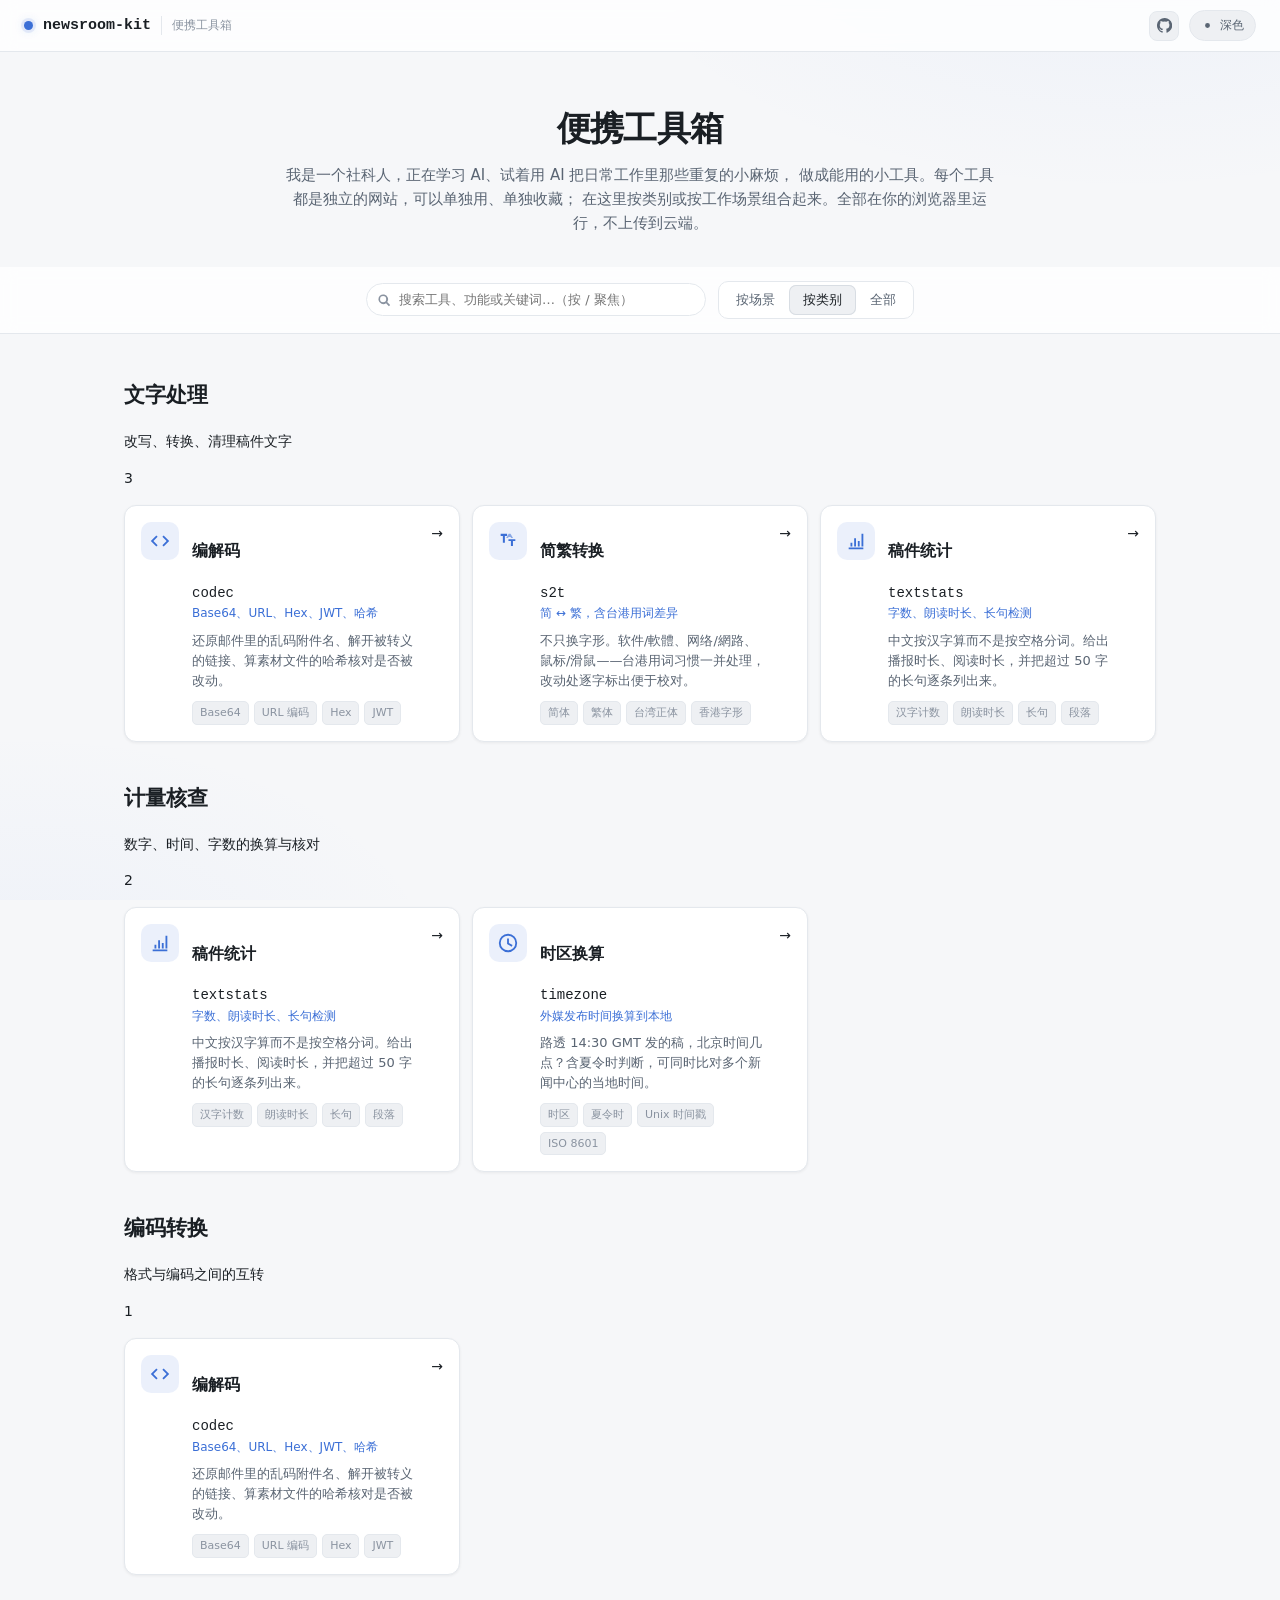
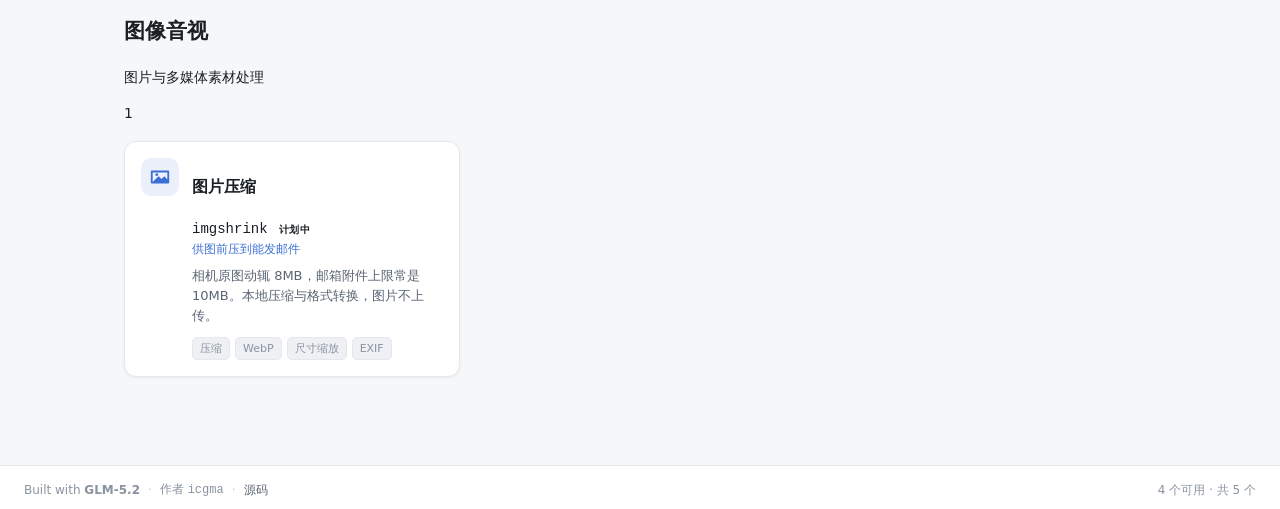
==== commit 6cc2122a: "content: 改为便携工具箱 / 社科人视角" ====
--- a/index.html
+++ b/index.html
@@ -4,8 +4,8 @@
 <meta charset="utf-8" />
 <meta name="viewport" content="width=device-width, initial-scale=1" />
 <meta name="color-scheme" content="dark light" />
-<title>新闻人工具箱 — icgma</title>
-<meta name="description" content="一个新闻人接触 AI、学习编程过程中做的小工具集。可按类别、场景自由组合。全部本地运行，稿件不上传。" />
+<title>便携工具箱 — icgma</title>
+<meta name="description" content="一个社科人学习 AI 过程中做的小工具集。可按类别、场景自由组合。全部在浏览器本地运行，不上传到云端。" />
 <link rel="stylesheet" href="hub.css" />
 </head>
 <body>
@@ -14,7 +14,7 @@
     <div class="brand">
       <span class="dot" aria-hidden="true"></span>
       <span class="wordmark">newsroom-kit</span>
-      <span class="tag">新闻人工具箱</span>
+      <span class="tag">便携工具箱</span>
     </div>
     <div class="topbar-right">
       <a class="ghlink" href="https://github.com/icgma/newsroom-kit" target="_blank" rel="noopener" title="源码">
@@ -30,12 +30,11 @@
 
   <main class="hero">
     <div class="hero-inner">
-      <p class="kicker">一个新闻人 · 学编程 · 接触 AI</p>
-      <h1>新闻人工具箱</h1>
+      <h1>便携工具箱</h1>
       <p class="lede">
-        我是一名新闻从业者，正在学习编程、试着用 AI 把日常工作里那些重复的小麻烦，
+        我是一个社科人，正在学习 AI、试着用 AI 把日常工作里那些重复的小麻烦，
         做成能用的小工具。每个工具都是独立的网站，可以单独用、单独收藏；
-        在这里按类别或按工作场景组合起来。全部在你的浏览器里运行——稿件不离开设备。
+        在这里按类别或按工作场景组合起来。全部在你的浏览器里运行，不上传到云端。
       </p>
     </div>
   </main>
--- a/hub.css
+++ b/hub.css
@@ -129,11 +129,6 @@
 /* Hero */
 .hero { padding: 56px 24px 32px; }
 .hero-inner { max-width: 720px; margin: 0 auto; text-align: center; }
-.kicker {
-  margin: 0 0 12px;
-  font-size: 12px; letter-spacing: 0.10em; text-transform: uppercase;
-  color: var(--accent); font-weight: 600;
-}
 .hero h1 {
   margin: 0 0 14px;
   font-size: 34px; font-weight: 650; letter-spacing: -0.02em; line-height: 1.2;
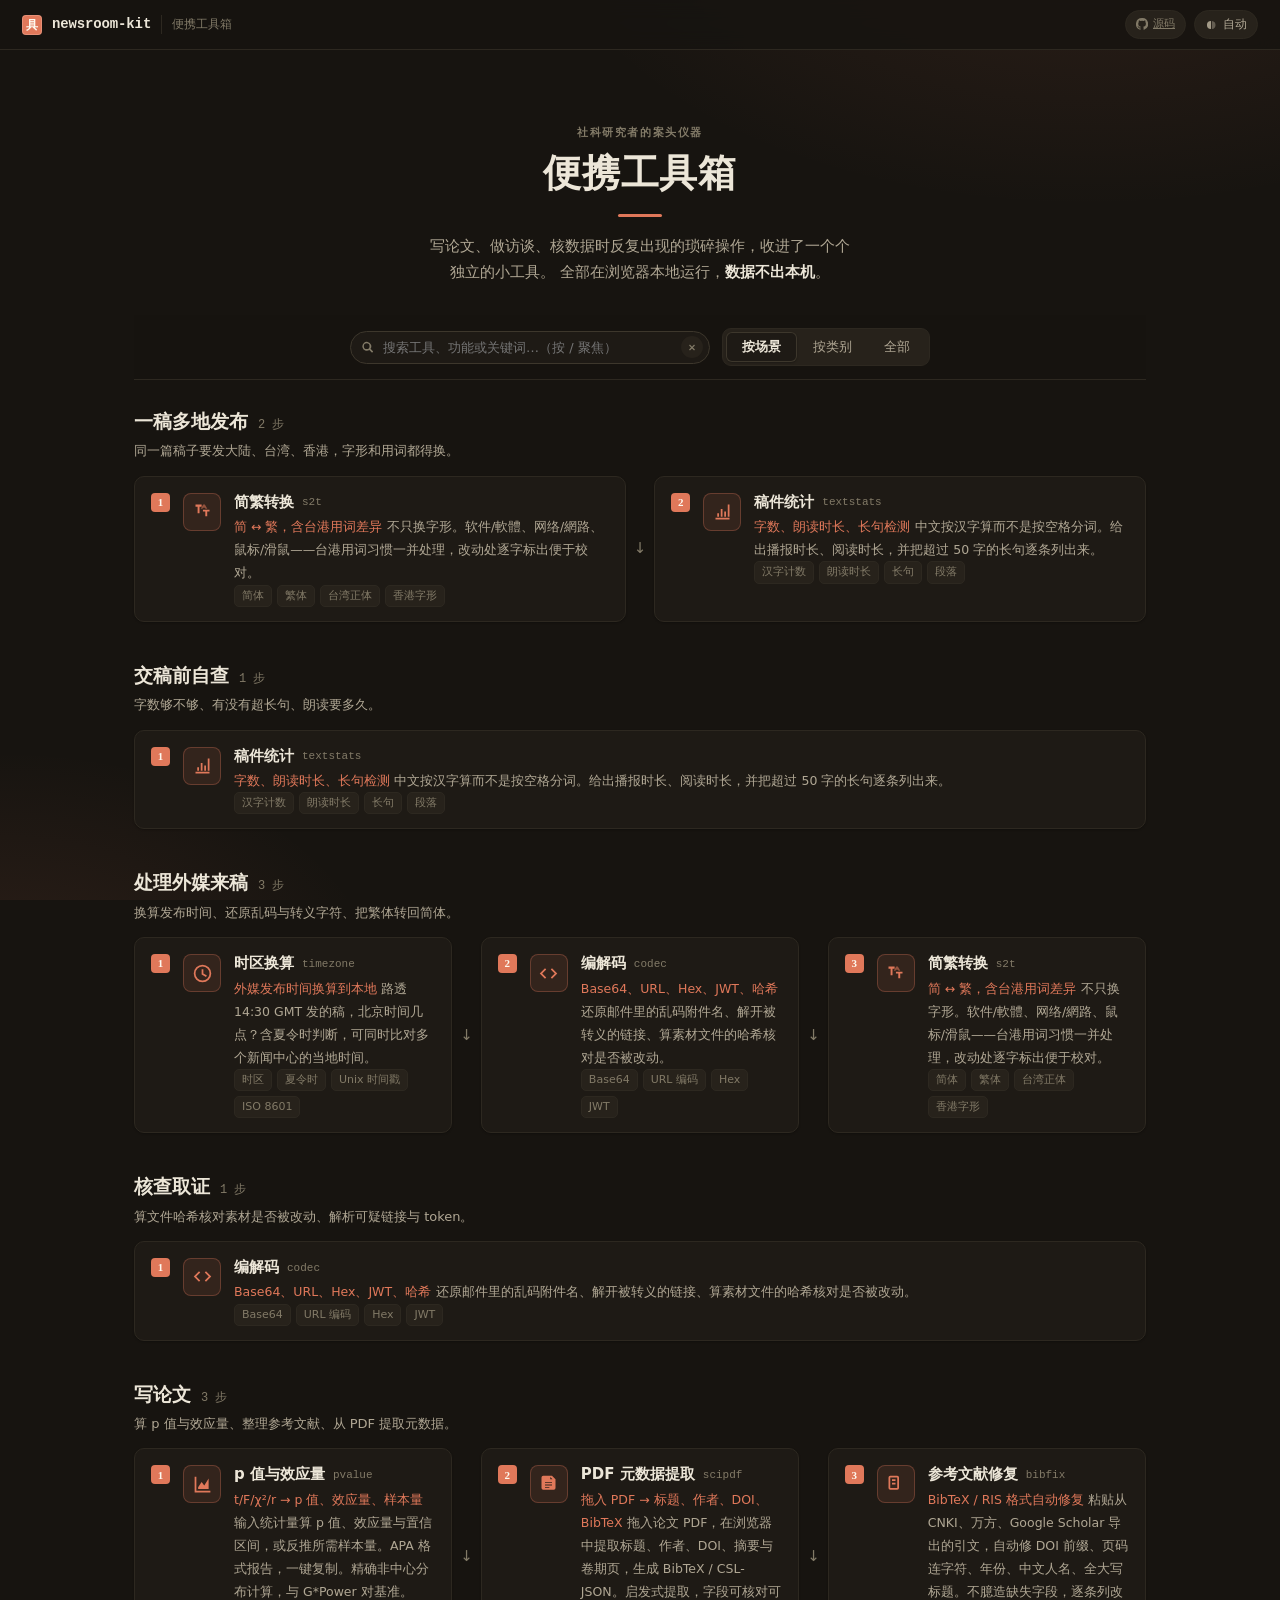
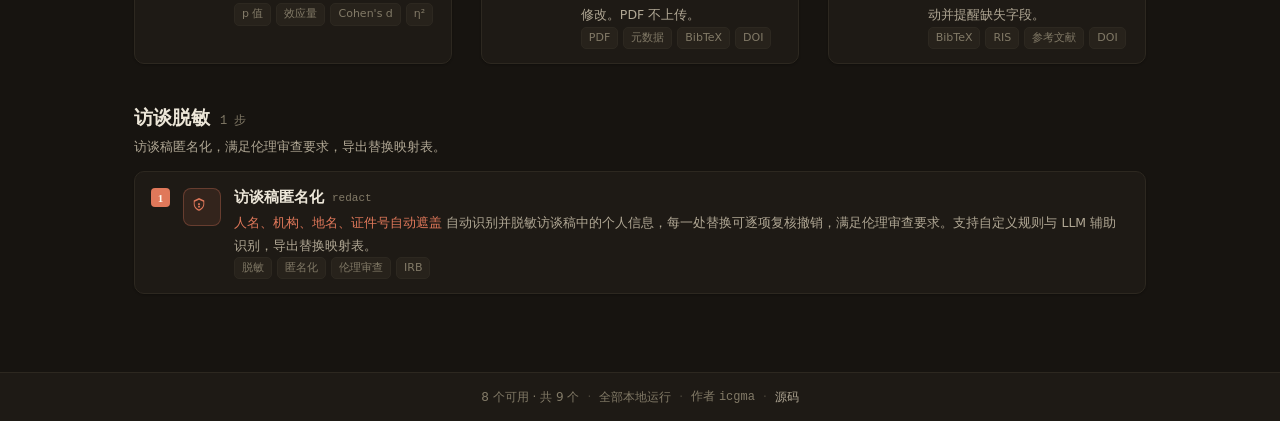
==== commit 3a2972e4: "hub: 重构入口页，修复渲染类名与 CSS 错位，registry 指向本仓库子路径 - 六处 JS↔CSS 类名错位（badge/step/planned 卡片等）导致样式全丢，统一重写 - 场景" ====
--- a/index.html
+++ b/index.html
@@ -1,73 +1,76 @@
 <!doctype html>
-<html lang="zh-CN">
+<html lang="zh-CN" data-theme="auto">
 <head>
 <meta charset="utf-8" />
 <meta name="viewport" content="width=device-width, initial-scale=1" />
-<meta name="color-scheme" content="dark light" />
-<title>便携工具箱 — icgma</title>
-<meta name="description" content="一个社科人学习 AI 过程中做的小工具集。可按类别、场景自由组合。全部在浏览器本地运行，不上传到云端。" />
+<title>newsroom-kit · 便携工具箱</title>
+<meta name="description" content="社科研究者与新闻编辑的便携工具箱。统计换算、参考文献修复、访谈脱敏、PDF 元数据——按场景组合，全部在浏览器本地运行，数据不出本机。" />
+<link rel="icon" href="data:image/svg+xml,%3Csvg xmlns='http://www.w3.org/2000/svg' viewBox='0 0 32 32'%3E%3Crect width='32' height='32' rx='6' fill='%23b23a29'/%3E%3Ctext x='16' y='23' font-family='Georgia,serif' font-size='19' font-weight='bold' fill='%23fdf9f0' text-anchor='middle'%3E具%3C/text%3E%3C/svg%3E" />
 <link rel="stylesheet" href="hub.css" />
 </head>
 <body>
 <div class="page">
+
   <header class="topbar">
     <div class="brand">
-      <span class="dot" aria-hidden="true"></span>
+      <span class="seal" aria-hidden="true">具</span>
       <span class="wordmark">newsroom-kit</span>
       <span class="tag">便携工具箱</span>
     </div>
     <div class="topbar-right">
-      <a class="ghlink" href="https://github.com/icgma/newsroom-kit" target="_blank" rel="noopener" title="源码">
-        <svg viewBox="0 0 16 16" width="15" height="15" aria-hidden="true"><path fill="currentColor" d="M8 0a8 8 0 0 0-2.5 15.6c.4.1.5-.2.5-.4v-1.4c-2.2.5-2.7-1-2.7-1-.4-1-.9-1.2-.9-1.2-.7-.5.1-.5.1-.5.8.1 1.2.8 1.2.8.7 1.2 1.9.9 2.4.7.1-.5.3-.9.5-1.1-1.8-.2-3.6-.9-3.6-4 0-.9.3-1.6.8-2.1-.1-.2-.4-1 .1-2.1 0 0 .7-.2 2.2.8a7.5 7.5 0 0 1 4 0c1.5-1 2.2-.8 2.2-.8.5 1.1.2 1.9.1 2.1.5.5.8 1.2.8 2.1 0 3.1-1.8 3.8-3.6 4 .3.3.5.8.5 1.5v2.2c0 .2.1.5.6.4A8 8 0 0 0 8 0Z"/></svg>
+      <a class="chip" href="https://github.com/icgma/newsroom-kit" target="_blank" rel="noopener" title="源码">
+        <svg viewBox="0 0 16 16" width="12" height="12" aria-hidden="true"><path fill="currentColor" d="M8 0a8 8 0 0 0-2.5 15.6c.4.1.5-.2.5-.4v-1.4c-2.2.5-2.7-1-2.7-1-.4-1-.9-1.2-.9-1.2-.7-.5.1-.5.1-.5.8.1 1.2.8 1.2.8.7 1.2 1.9.9 2.4.7.1-.5.3-.9.5-1.1-1.8-.2-3.6-.9-3.6-4 0-.9.3-1.6.8-2.1-.1-.2-.4-1 .1-2.1 0 0 .7-.2 2.2.8a7.5 7.5 0 0 1 4 0c1.5-1 2.2-.8 2.2-.8.5 1.1.2 1.9.1 2.1.5.5.8 1.2.8 2.1 0 3.1-1.8 3.8-3.6 4 .3.3.5.8.5 1.5v2.2c0 .2.1.5.6.4A8 8 0 0 0 8 0Z"/></svg>
+        <span class="chip-label">源码</span>
       </a>
-      <button class="theme-toggle" id="themeToggle" title="切换主题">
-        <svg class="ico-moon" viewBox="0 0 16 16" width="13" height="13" aria-hidden="true"><path fill="currentColor" d="M6.5 2A6 6 0 0 0 8 13.9 6 6 0 0 1 6.5 2Zm2.8-.9a7.5 7.5 0 1 0 5.6 9.3 6 6 0 0 1-5.6-9.3Z"/></svg>
-        <svg class="ico-sun" viewBox="0 0 16 16" width="13" height="13" aria-hidden="true"><path fill="currentColor" d="M8 11a3 3 0 1 0 0-6 3 3 0 0 0 0 6Zm0-8.5V.8m0 14.4v-1.7m3.9-9.6 1.2-1.2M2.9 13.1l1.2-1.2m0-7.8L2.9 2.9m10.2 10.2-1.2-1.2M13.5 8h1.7M.8 8h1.7"/></svg>
-        <span id="themeLabel">浅色</span>
+      <button class="theme-toggle" id="themeToggle" type="button" title="切换主题">
+        <svg class="ico-auto" viewBox="0 0 16 16" width="12" height="12" aria-hidden="true"><path fill="currentColor" d="M8 1a7 7 0 1 0 0 14A7 7 0 0 1 8 1Zm0 1.6A5.4 5.4 0 0 0 8 13.4V2.6Z" opacity=".9"/><path fill="currentColor" d="M8 1a7 7 0 1 0 0 14A7 7 0 0 1 8 1Zm1.2 1.63a5.4 5.4 0 0 1 0 10.74V2.63Z" opacity=".45"/></svg>
+        <svg class="ico-sun" viewBox="0 0 16 16" width="12" height="12" aria-hidden="true"><path fill="currentColor" d="M8 11a3 3 0 1 0 0-6 3 3 0 0 0 0 6Zm0-8.5V.8m0 14.4v-1.7m3.9-9.6 1.2-1.2M2.9 13.1l1.2-1.2m0-7.8L2.9 2.9m10.2 10.2-1.2-1.2M13.5 8h1.7M.8 8h1.7"/></svg>
+        <svg class="ico-moon" viewBox="0 0 16 16" width="12" height="12" aria-hidden="true"><path fill="currentColor" d="M6.5 2A6 6 0 0 0 8 13.9 6 6 0 0 1 6.5 2Zm2.8-.9a7.5 7.5 0 1 0 5.6 9.3 6 6 0 0 1-5.6-9.3Z"/></svg>
+        <span id="themeLabel">自动</span>
       </button>
     </div>
   </header>
 
-  <main class="hero">
-    <div class="hero-inner">
-      <h1>便携工具箱</h1>
-      <p class="lede">
-        我是一个社科人，正在学习 AI、试着用 AI 把日常工作里那些重复的小麻烦，
-        做成能用的小工具。每个工具都是独立的网站，可以单独用、单独收藏；
-        在这里按类别或按工作场景组合起来。全部在你的浏览器里运行，不上传到云端。
+  <main class="main">
+    <div class="hero">
+      <p class="eyebrow">社科研究者的案头仪器</p>
+      <h1 class="hero-title">便携工具箱</h1>
+      <p class="hero-lede">
+        写论文、做访谈、核数据时反复出现的琐碎操作，收进了一个个独立的小工具。
+        全部在浏览器本地运行，<strong>数据不出本机</strong>。
       </p>
     </div>
+
+    <div class="controls">
+      <div class="search-wrap">
+        <svg class="search-ico" viewBox="0 0 16 16" width="13" height="13" aria-hidden="true"><path fill="currentColor" d="M11.7 10.3a5.5 5.5 0 1 0-1.4 1.4l3.3 3.3 1.4-1.4-3.3-3.3ZM7 10.5a3.5 3.5 0 1 1 0-7 3.5 3.5 0 0 1 0 7Z"/></svg>
+        <input type="search" id="search" placeholder="搜索工具、功能或关键词…（按 / 聚焦）" aria-label="搜索工具" autocomplete="off" />
+        <button class="search-clear" id="searchClear" title="清空搜索" aria-label="清空搜索" hidden type="button">
+          <svg viewBox="0 0 16 16" width="11" height="11" aria-hidden="true"><path fill="currentColor" d="M9.4 8l3.3-3.3-1.4-1.4L8 6.6 4.7 3.3 3.3 4.7 6.6 8l-3.3 3.3 1.4 1.4L8 9.4l3.3 3.3 1.4-1.4L9.4 8Z"/></svg>
+        </button>
+      </div>
+      <div class="segmented" id="viewToggle" role="group" aria-label="浏览方式">
+        <button class="seg active" data-view="scenario" type="button">按场景</button>
+        <button class="seg" data-view="category" type="button">按类别</button>
+        <button class="seg" data-view="all" type="button">全部</button>
+      </div>
+    </div>
+
+    <div id="content" class="content"></div>
   </main>
-
-  <div class="controls">
-    <div class="search-wrap">
-      <svg class="search-ico" viewBox="0 0 16 16" width="14" height="14" aria-hidden="true"><path fill="currentColor" d="M11.7 10.3a5.5 5.5 0 1 0-1.4 1.4l3.3 3.3 1.4-1.4-3.3-3.3ZM7 10.5a3.5 3.5 0 1 1 0-7 3.5 3.5 0 0 1 0 7Z"/></svg>
-      <input type="search" id="search" placeholder="搜索工具、功能或关键词…（按 / 聚焦）" aria-label="搜索工具" autocomplete="off" />
-      <button class="search-clear" id="searchClear" title="清空搜索" aria-label="清空搜索" hidden>
-        <svg viewBox="0 0 16 16" width="12" height="12" aria-hidden="true"><path fill="currentColor" d="M9.4 8l3.3-3.3-1.4-1.4L8 6.6 4.7 3.3 3.3 4.7 6.6 8l-3.3 3.3 1.4 1.4L8 9.4l3.3 3.3 1.4-1.4L9.4 8Z"/></svg>
-      </button>
-    </div>
-    <div class="segmented" id="viewToggle" role="group" aria-label="浏览方式">
-      <button class="seg active" data-view="scenario">按场景</button>
-      <button class="seg" data-view="category">按类别</button>
-      <button class="seg" data-view="all">全部</button>
-    </div>
-  </div>
-
-  <div id="content" class="content"></div>
 
   <footer class="footer">
     <div class="footer-meta">
-      <span>Built with <strong>GLM-5.2</strong></span>
-      <span class="sep desktop-only">·</span>
-      <span class="desktop-only">作者 <span class="footer-author">icgma</span></span>
+      <span id="count"></span>
+      <span class="sep">·</span>
+      <span>全部本地运行</span>
+      <span class="sep">·</span>
+      <span>作者 <span class="footer-author">icgma</span></span>
       <span class="sep">·</span>
       <a href="https://github.com/icgma/newsroom-kit" target="_blank" rel="noopener">源码</a>
     </div>
-    <div class="footer-meta">
-      <span id="count" class="desktop-only"></span>
-    </div>
   </footer>
+
 </div>
 <script src="registry.js"></script>
 <script src="hub.js"></script>
--- a/hub.css
+++ b/hub.css
@@ -1,185 +1,567 @@
+/* hub.css — 工具箱入口页
+   设计系统部分由 tools/sync-kit.mjs 从 kit/kit.css 注入（@kit 标记之间），
+   本文件下方是 hub 专属样式。 */
+
+/* @kit:start */
+/* ════════════════════════════════════════════════════════════════
+   newsroom-kit · kit.css — 统一设计系统「案头」
+   纸墨双主题 · 朱砂点缀 · 学术仪器质感
+   本文件是唯一真源；用 `node tools/sync-kit.mjs` 同步到各页面。
+   ════════════════════════════════════════════════════════════════ */
+
+/* ── 主题令牌 ─────────────────────────────────────────────── */
 :root {
-  --bg: #0d1117;
-  --bg-elev: #161b22;
-  --bg-soft: #1c232c;
-  --topbar-bg: rgba(13, 17, 23, 0.72);
-  --border: #2a313a;
-  --border-soft: #232a33;
-  --fg: #e6edf3;
-  --fg-soft: #9aa6b2;
-  --fg-dim: #6b7681;
-  --accent: #5b8def;
-  --accent-soft: rgba(91, 141, 239, 0.14);
-  --accent-glow: rgba(91, 141, 239, 0.35);
-  --good: #3fb950;
-  --warn: #d29922;
-  --shadow: 0 1px 2px rgba(0, 0, 0, 0.3);
-  --shadow-lift: 0 8px 24px rgba(0, 0, 0, 0.28);
-  --radius: 12px;
-  --radius-sm: 8px;
-  --mono: ui-monospace, "SF Mono", "JetBrains Mono", "Cascadia Code", Menlo, Consolas, monospace;
-  --sans: -apple-system, BlinkMacSystemFont, "Segoe UI", "PingFang SC", "Microsoft YaHei", system-ui, sans-serif;
+  --bg: #171410;
+  --bg-elev: #1e1a15;
+  --bg-soft: #27221b;
+  --bg-input: #14110d;
+  --topbar-bg: rgba(23, 20, 16, 0.82);
+  --border: #3d372c;
+  --border-soft: #2d2820;
+  --fg: #ece6d8;
+  --fg-soft: #b0a794;
+  --fg-dim: #827a67;
+  --accent: #e0785a;
+  --accent-strong: #ea9074;
+  --accent-wash: rgba(224, 120, 90, 0.11);
+  --accent-glow: rgba(224, 120, 90, 0.30);
+  --good: #6cb385;
+  --good-wash: rgba(108, 179, 133, 0.12);
+  --warn: #cfa14e;
+  --warn-wash: rgba(207, 161, 78, 0.13);
+  --bad: #e0785a;
+  --bad-wash: rgba(224, 120, 90, 0.12);
+  --info: #8fb0d6;
+  --info-wash: rgba(143, 176, 214, 0.12);
+  --shadow: 0 1px 2px rgba(0, 0, 0, 0.25);
+  --shadow-lift: 0 6px 24px rgba(0, 0, 0, 0.32);
+  --radius: 10px;
+  --radius-sm: 7px;
+  --serif: "Palatino Linotype", Palatino, "Iowan Old Style", "Book Antiqua", Georgia, "Songti SC", "Noto Serif CJK SC", SimSun, serif;
+  --sans: -apple-system, BlinkMacSystemFont, "PingFang SC", "Hiragino Sans GB", "Microsoft YaHei", "Segoe UI", system-ui, sans-serif;
+  --mono: ui-monospace, "Cascadia Code", "SF Mono", "JetBrains Mono", Menlo, Consolas, monospace;
   color-scheme: dark;
 }
 
 :root[data-theme="light"] {
-  --bg: #f6f7f9;
-  --bg-elev: #ffffff;
-  --bg-soft: #eef0f3;
-  --topbar-bg: rgba(255, 255, 255, 0.78);
-  --border: #d8dde3;
-  --border-soft: #e4e8ed;
-  --fg: #1a1f24;
-  --fg-soft: #5a6573;
-  --fg-dim: #8a93a0;
-  --accent: #3b6fd6;
-  --accent-soft: rgba(59, 111, 214, 0.10);
-  --accent-glow: rgba(59, 111, 214, 0.25);
-  --good: #1a7f37;
-  --warn: #9a6700;
-  --shadow: 0 1px 3px rgba(0, 0, 0, 0.06);
-  --shadow-lift: 0 8px 24px rgba(23, 32, 51, 0.10);
+  --bg: #f6f4ee;
+  --bg-elev: #fffdf8;
+  --bg-soft: #edebe1;
+  --bg-input: #fbfaf4;
+  --topbar-bg: rgba(246, 244, 238, 0.85);
+  --border: #d7d2c3;
+  --border-soft: #e5e1d4;
+  --fg: #26221a;
+  --fg-soft: #5f5849;
+  --fg-dim: #877e6c;
+  --accent: #b23a29;
+  --accent-strong: #93301f;
+  --accent-wash: rgba(178, 58, 41, 0.08);
+  --accent-glow: rgba(178, 58, 41, 0.22);
+  --good: #2f7d4f;
+  --good-wash: rgba(47, 125, 79, 0.10);
+  --warn: #96690f;
+  --warn-wash: rgba(150, 105, 15, 0.12);
+  --bad: #b23a29;
+  --bad-wash: rgba(178, 58, 41, 0.09);
+  --info: #3d5a80;
+  --info-wash: rgba(61, 90, 128, 0.10);
+  --shadow: 0 1px 2px rgba(60, 50, 30, 0.06);
+  --shadow-lift: 0 8px 28px rgba(60, 50, 30, 0.12);
   color-scheme: light;
 }
 
 @media (prefers-color-scheme: light) {
   :root:not([data-theme]) {
-    --bg: #f6f7f9;
-    --bg-elev: #ffffff;
-    --bg-soft: #eef0f3;
-    --topbar-bg: rgba(255, 255, 255, 0.78);
-    --border: #d8dde3;
-    --border-soft: #e4e8ed;
-    --fg: #1a1f24;
-    --fg-soft: #5a6573;
-    --fg-dim: #8a93a0;
-    --accent: #3b6fd6;
-    --accent-soft: rgba(59, 111, 214, 0.10);
-    --accent-glow: rgba(59, 111, 214, 0.25);
-    --good: #1a7f37;
-    --warn: #9a6700;
-    --shadow: 0 1px 3px rgba(0, 0, 0, 0.06);
-    --shadow-lift: 0 8px 24px rgba(23, 32, 51, 0.10);
+    --bg: #f6f4ee;
+    --bg-elev: #fffdf8;
+    --bg-soft: #edebe1;
+    --bg-input: #fbfaf4;
+    --topbar-bg: rgba(246, 244, 238, 0.85);
+    --border: #d7d2c3;
+    --border-soft: #e5e1d4;
+    --fg: #26221a;
+    --fg-soft: #5f5849;
+    --fg-dim: #877e6c;
+    --accent: #b23a29;
+    --accent-strong: #93301f;
+    --accent-wash: rgba(178, 58, 41, 0.08);
+    --accent-glow: rgba(178, 58, 41, 0.22);
+    --good: #2f7d4f;
+    --good-wash: rgba(47, 125, 79, 0.10);
+    --warn: #96690f;
+    --warn-wash: rgba(150, 105, 15, 0.12);
+    --bad: #b23a29;
+    --bad-wash: rgba(178, 58, 41, 0.09);
+    --info: #3d5a80;
+    --info-wash: rgba(61, 90, 128, 0.10);
+    --shadow: 0 1px 2px rgba(60, 50, 30, 0.06);
+    --shadow-lift: 0 8px 28px rgba(60, 50, 30, 0.12);
     color-scheme: light;
   }
 }
 
+/* ── 基础 ─────────────────────────────────────────────────── */
 * { box-sizing: border-box; }
+html { scroll-behavior: smooth; }
 body {
   margin: 0;
   font-family: var(--sans);
   background: var(--bg);
   color: var(--fg);
   font-size: 14px;
-  line-height: 1.6;
+  line-height: 1.65;
   -webkit-font-smoothing: antialiased;
+  text-rendering: optimizeLegibility;
   background-image:
-    radial-gradient(900px 500px at 88% -12%, rgba(91, 141, 239, 0.07), transparent 60%),
-    radial-gradient(700px 400px at 2% 108%, rgba(91, 141, 239, 0.05), transparent 60%);
+    radial-gradient(880px 480px at 85% -10%, var(--accent-wash), transparent 62%),
+    radial-gradient(640px 400px at 0% 110%, var(--accent-wash), transparent 60%);
   background-attachment: fixed;
 }
+::selection { background: var(--accent-glow); color: var(--fg); }
 .page { display: flex; flex-direction: column; min-height: 100vh; }
 
-/* Top bar */
+/* 统计学符号：衬线斜体（APA 惯例）*/
+.st { font-family: var(--serif); font-style: italic; }
+.st-up { font-family: var(--serif); font-style: normal; }
+.num { font-variant-numeric: tabular-nums; }
+
+/* 小节眉（期刊页眉式小标签）*/
+.eyebrow {
+  font-size: 11px;
+  letter-spacing: 0.14em;
+  text-transform: uppercase;
+  color: var(--fg-dim);
+  font-weight: 600;
+}
+
+/* ── 顶栏 ─────────────────────────────────────────────────── */
 .topbar {
-  position: sticky; top: 0; z-index: 10;
+  position: sticky; top: 0; z-index: 20;
   display: flex; align-items: center; justify-content: space-between;
-  padding: 0 24px; height: 52px;
+  gap: 12px;
+  padding: 0 22px; height: 50px;
   border-bottom: 1px solid var(--border-soft);
   background: var(--topbar-bg);
-  backdrop-filter: blur(8px);
-}
-.brand { display: flex; align-items: center; gap: 10px; }
-.dot {
-  width: 9px; height: 9px; border-radius: 50%;
+  backdrop-filter: blur(10px);
+}
+.brand { display: flex; align-items: center; gap: 10px; min-width: 0; }
+.back-link {
+  display: inline-flex; align-items: center; gap: 3px;
+  color: var(--fg-dim); text-decoration: none; font-size: 13px;
+  transition: color 0.12s;
+  padding: 4px 6px; margin-left: -6px; border-radius: 5px;
+}
+.back-link:hover { color: var(--accent); }
+.back-link svg { flex-shrink: 0; }
+.seal {
+  width: 20px; height: 20px; flex-shrink: 0;
+  display: inline-flex; align-items: center; justify-content: center;
   background: var(--accent);
-  box-shadow: 0 0 0 3px var(--accent-soft), 0 0 10px var(--accent-glow);
-}
-.wordmark { font-family: var(--mono); font-weight: 600; font-size: 15px; }
+  color: #fdf9f0;
+  border-radius: 4px;
+  font-family: var(--serif);
+  font-size: 12px; font-weight: 700; line-height: 1;
+  box-shadow: inset 0 0 0 1px rgba(255, 253, 246, 0.18);
+  user-select: none;
+}
+.wordmark { font-family: var(--mono); font-weight: 600; font-size: 14px; letter-spacing: -0.01em; }
 .tag {
-  font-size: 12px; color: var(--fg-dim);
+  font-size: 12px; color: var(--fg-dim); white-space: nowrap;
   padding-left: 10px; border-left: 1px solid var(--border-soft);
-}
-.topbar-right { display: flex; align-items: center; gap: 10px; }
-.ghlink {
-  display: inline-flex; align-items: center; justify-content: center;
-  width: 30px; height: 30px; border-radius: 8px;
-  color: var(--fg-soft); border: 1px solid var(--border-soft);
-  background: var(--bg-soft); transition: color 0.12s, border-color 0.12s;
-}
-.ghlink:hover { color: var(--fg); border-color: var(--border); }
+  overflow: hidden; text-overflow: ellipsis;
+}
+.topbar-right { display: flex; align-items: center; gap: 8px; flex-shrink: 0; }
+
+.chip {
+  display: inline-flex; align-items: center; gap: 5px;
+  padding: 4px 10px;
+  font-size: 11px; color: var(--fg-dim);
+  background: var(--bg-soft);
+  border: 1px solid var(--border-soft);
+  border-radius: 999px;
+  white-space: nowrap;
+}
+.chip svg { flex-shrink: 0; }
+
 .theme-toggle {
   display: inline-flex; align-items: center; gap: 6px;
-  padding: 6px 11px;
+  padding: 5px 10px;
   border: 1px solid var(--border-soft); border-radius: 999px;
   background: var(--bg-soft); color: var(--fg-soft);
   font-size: 12px; font-family: var(--sans); cursor: pointer;
   transition: color 0.12s, border-color 0.12s;
 }
 .theme-toggle:hover { color: var(--fg); border-color: var(--border); }
-.theme-toggle svg { display: block; }
-.theme-toggle .ico-sun { display: none; }
-:root[data-theme="light"] .theme-toggle .ico-sun { display: block; }
-:root[data-theme="light"] .theme-toggle .ico-moon { display: none; }
+.theme-toggle svg { display: none; }
+:root[data-theme="auto"] .theme-toggle .ico-auto,
+:root[data-theme="light"] .theme-toggle .ico-sun,
+:root[data-theme="dark"] .theme-toggle .ico-moon { display: block; }
 @media (prefers-color-scheme: light) {
-  :root:not([data-theme]) .theme-toggle .ico-sun { display: block; }
-  :root:not([data-theme]) .theme-toggle .ico-moon { display: none; }
-}
-
-/* Hero */
-.hero { padding: 56px 24px 32px; }
-.hero-inner { max-width: 720px; margin: 0 auto; text-align: center; }
-.hero h1 {
+  :root:not([data-theme]) .theme-toggle .ico-auto { display: block; }
+}
+@media (prefers-color-scheme: dark) {
+  :root:not([data-theme]) .theme-toggle .ico-auto { display: block; }
+}
+
+/* ── 主布局 ───────────────────────────────────────────────── */
+.main {
+  flex: 1;
+  width: 100%; margin: 0 auto;
+  padding: 30px 24px 76px;
+}
+
+/* 页头说明 */
+.intro { margin-bottom: 22px; }
+.page-title {
+  margin: 0 0 8px;
+  font-family: var(--serif);
+  font-size: 24px; font-weight: 600;
+  letter-spacing: -0.01em; line-height: 1.25;
+}
+.page-desc {
+  margin: 0;
+  font-size: 13.5px; color: var(--fg-soft); line-height: 1.7;
+  max-width: 62ch;
+}
+.page-desc strong { color: var(--fg); font-weight: 600; }
+
+/* ── 卡片 ─────────────────────────────────────────────────── */
+.panel {
+  background: var(--bg-elev);
+  border: 1px solid var(--border-soft);
+  border-radius: var(--radius);
+  box-shadow: var(--shadow);
+}
+.panel-pad { padding: 20px 22px; }
+.panel-title {
   margin: 0 0 14px;
-  font-size: 34px; font-weight: 650; letter-spacing: -0.02em; line-height: 1.2;
-}
-.lede { margin: 0; font-size: 15px; color: var(--fg-soft); }
-
-/* Controls */
+  font-size: 12px; font-weight: 600;
+  letter-spacing: 0.14em; text-transform: uppercase;
+  color: var(--fg-dim);
+  display: flex; align-items: center; gap: 8px;
+}
+.panel-title::after {
+  content: ""; flex: 1;
+  border-top: 1px dotted var(--border);
+}
+
+/* ── 按钮 ─────────────────────────────────────────────────── */
+.btn {
+  display: inline-flex; align-items: center; justify-content: center; gap: 6px;
+  padding: 8px 18px;
+  border: 1px solid transparent; border-radius: var(--radius-sm);
+  font-size: 13px; font-family: var(--sans); font-weight: 600;
+  line-height: 1.4; cursor: pointer; text-decoration: none;
+  transition: background 0.12s, border-color 0.12s, color 0.12s, transform 0.08s;
+  -webkit-user-select: none; user-select: none;
+}
+.btn:active { transform: translateY(1px); }
+.btn:disabled { opacity: 0.45; cursor: not-allowed; transform: none; }
+.btn-primary { background: var(--accent); color: #fdf9f0; }
+.btn-primary:hover { background: var(--accent-strong); }
+.btn-secondary {
+  background: var(--bg-elev); color: var(--fg-soft);
+  border-color: var(--border);
+}
+.btn-secondary:hover { color: var(--fg); border-color: var(--fg-dim); }
+.btn-ghost {
+  background: transparent; color: var(--fg-soft); border-color: transparent;
+}
+.btn-ghost:hover { color: var(--accent); background: var(--accent-wash); }
+.btn-sm { padding: 5px 12px; font-size: 12px; }
+.btn svg { flex-shrink: 0; }
+
+/* ── 表单 ─────────────────────────────────────────────────── */
+.field { display: flex; flex-direction: column; gap: 5px; min-width: 0; }
+.field > label {
+  font-size: 12px; color: var(--fg-soft); font-weight: 600;
+}
+.field input, .field select, .field textarea,
+.input {
+  padding: 8px 11px;
+  border: 1px solid var(--border);
+  border-radius: var(--radius-sm);
+  background: var(--bg-input);
+  color: var(--fg);
+  font-size: 14px; font-family: var(--mono);
+  font-variant-numeric: tabular-nums;
+  outline: none;
+  transition: border-color 0.12s, box-shadow 0.12s;
+  width: 100%;
+}
+.field textarea { font-size: 13px; line-height: 1.6; }
+.field input::placeholder, .field textarea::placeholder, .input::placeholder {
+  color: var(--fg-dim); font-family: var(--sans);
+}
+.field input:focus, .field select:focus, .field textarea:focus, .input:focus {
+  border-color: var(--accent);
+  box-shadow: 0 0 0 3px var(--accent-wash);
+}
+.field .hint { font-size: 11px; color: var(--fg-dim); line-height: 1.5; }
+select.input, .field select { font-family: var(--sans); }
+
+/* ── 分段控件 / 标签页 ────────────────────────────────────── */
+.segmented {
+  display: inline-flex; padding: 3px;
+  background: var(--bg-soft);
+  border: 1px solid var(--border-soft); border-radius: 9px;
+}
+.seg {
+  padding: 6px 16px; border: none; background: transparent;
+  color: var(--fg-soft); font-size: 13px; font-family: var(--sans); font-weight: 500;
+  border-radius: 6px; cursor: pointer; white-space: nowrap;
+  transition: color 0.12s, background 0.12s, box-shadow 0.12s;
+}
+.seg:hover { color: var(--fg); }
+.seg.active {
+  background: var(--bg-elev); color: var(--fg); font-weight: 600;
+  box-shadow: inset 0 0 0 1px var(--border), var(--shadow);
+}
+
+.tabs {
+  display: flex; gap: 2px; flex-wrap: wrap;
+  border-bottom: 1px solid var(--border-soft);
+}
+.tab {
+  padding: 8px 14px; margin-bottom: -1px;
+  border: none; background: transparent;
+  border-bottom: 2px solid transparent;
+  color: var(--fg-soft); font-size: 13.5px; font-family: var(--sans);
+  cursor: pointer;
+  transition: color 0.12s, border-color 0.12s;
+}
+.tab:hover { color: var(--fg); }
+.tab.active { color: var(--accent); border-bottom-color: var(--accent); font-weight: 600; }
+
+/* ── 徽章 ─────────────────────────────────────────────────── */
+.badge {
+  display: inline-flex; align-items: center; gap: 4px;
+  padding: 1px 8px; border-radius: 999px;
+  font-size: 11px; font-weight: 600; line-height: 1.7;
+}
+.badge-live { color: var(--good); background: var(--good-wash); }
+.badge-wip { color: var(--warn); background: var(--warn-wash); }
+.badge-planned { color: var(--fg-dim); background: var(--bg-soft); }
+.badge-accent { color: var(--accent); background: var(--accent-wash); }
+
+/* ── 状态栏（页脚信息并入）───────────────────────────────── */
+.statusbar {
+  position: fixed; bottom: 0; left: 0; right: 0; z-index: 20;
+  display: flex; align-items: center; justify-content: space-between; gap: 12px;
+  padding: 5px 22px;
+  background: var(--topbar-bg);
+  backdrop-filter: blur(10px);
+  border-top: 1px solid var(--border-soft);
+  font-size: 12px; color: var(--fg-dim);
+}
+.statusbar-left, .statusbar-right {
+  display: inline-flex; align-items: center; gap: 8px;
+  min-width: 0; overflow: hidden; white-space: nowrap; text-overflow: ellipsis;
+}
+.statusbar a { color: var(--fg-dim); text-decoration: none; }
+.statusbar a:hover { color: var(--accent); }
+.statusbar .sep { opacity: 0.45; }
+.status-dot {
+  display: inline-block; flex-shrink: 0;
+  width: 7px; height: 7px; border-radius: 50%;
+}
+.status-dot.ready { background: var(--fg-dim); }
+.status-dot.ok { background: var(--good); }
+.status-dot.error { background: var(--bad); }
+.status-dot.busy { background: var(--warn); animation: kit-pulse 1s infinite; }
+@keyframes kit-pulse { 0%, 100% { opacity: 1; } 50% { opacity: 0.35; } }
+
+/* ── 复制行（结果 + 复制按钮，不再重叠）─────────────────── */
+.copyline {
+  display: flex; align-items: stretch; gap: 0;
+  background: var(--bg-soft);
+  border: 1px solid var(--border-soft);
+  border-radius: var(--radius-sm);
+  overflow: hidden;
+}
+.copyline-text {
+  flex: 1; min-width: 0;
+  padding: 9px 13px;
+  font-family: var(--serif);
+  font-size: 14px; line-height: 1.6;
+  color: var(--fg);
+  word-break: break-word;
+}
+.copyline .copy-btn {
+  flex-shrink: 0; align-self: center;
+  margin: 0 6px;
+  padding: 4px 12px;
+  border: 1px solid var(--border);
+  border-radius: 6px;
+  background: var(--bg-elev);
+  color: var(--fg-dim);
+  font-size: 12px; font-family: var(--sans);
+  cursor: pointer;
+  transition: color 0.12s, border-color 0.12s;
+}
+.copyline .copy-btn:hover { color: var(--accent); border-color: var(--accent); }
+
+/* ── 表格（点线引线，学术账目式）────────────────────────── */
+.kit-table { width: 100%; border-collapse: collapse; font-size: 13px; }
+.kit-table th {
+  text-align: left; font-weight: 600;
+  font-size: 11px; letter-spacing: 0.1em; text-transform: uppercase;
+  color: var(--fg-dim);
+  padding: 6px 10px;
+  border-bottom: 1px solid var(--border);
+}
+.kit-table td {
+  padding: 7px 10px;
+  border-bottom: 1px dotted var(--border-soft);
+  vertical-align: top;
+}
+.kit-table tr:last-child td { border-bottom: none; }
+.kit-table-wrap { overflow-x: auto; }
+
+kbd {
+  font-family: var(--mono); font-size: 11px;
+  padding: 1px 5px; border-radius: 4px;
+  border: 1px solid var(--border);
+  border-bottom-width: 2px;
+  background: var(--bg-soft); color: var(--fg-soft);
+}
+
+/* ── API 结果页（LLM 接口）───────────────────────────────── */
+.api-result {
+  max-width: 720px; margin: 40px auto;
+  padding: 22px 24px;
+  background: var(--bg-elev);
+  border: 1px solid var(--border-soft);
+  border-radius: var(--radius);
+  font-family: var(--mono);
+  font-size: 13px; line-height: 1.7;
+  white-space: pre-wrap;
+  word-break: break-word;
+  color: var(--fg);
+}
+
+/* ── 动效与可访问性 ───────────────────────────────────────── */
+@keyframes kit-rise {
+  from { opacity: 0; transform: translateY(6px); }
+  to { opacity: 1; transform: none; }
+}
+.rise { animation: kit-rise 0.22s ease-out both; }
+
+:focus-visible {
+  outline: 2px solid var(--accent);
+  outline-offset: 2px;
+  border-radius: 3px;
+}
+
+@media (prefers-reduced-motion: reduce) {
+  *, *::before, *::after {
+    animation-duration: 0.01ms !important;
+    animation-iteration-count: 1 !important;
+    transition-duration: 0.01ms !important;
+  }
+  html { scroll-behavior: auto; }
+}
+
+@media print {
+  .topbar, .statusbar, .btn, .copy-btn { display: none !important; }
+  body { background: #fff; }
+}
+
+/* ── 响应式 ───────────────────────────────────────────────── */
+@media (max-width: 680px) {
+  .main { padding: 22px 16px 84px; }
+  .topbar { padding: 0 14px; }
+  .statusbar { padding: 5px 14px; }
+  .tag { display: none; }
+  .chip .chip-label { display: none; }
+  .page-title { font-size: 20px; }
+}
+
+/* ── 滚动条 ───────────────────────────────────────────────── */
+::-webkit-scrollbar { width: 10px; height: 10px; }
+::-webkit-scrollbar-track { background: transparent; }
+::-webkit-scrollbar-thumb {
+  background: var(--border);
+  border-radius: 5px;
+  border: 2px solid var(--bg);
+}
+::-webkit-scrollbar-thumb:hover { background: var(--fg-dim); }
+/* @kit:end */
+
+/* ═══════════════ hub 专属 ═══════════════ */
+
+.main { max-width: 1060px; padding-bottom: 40px; }
+
+/* ── 首屏 ─────────────────────────────────────────────────── */
+.hero { text-align: center; padding: 44px 16px 30px; }
+.eyebrow { margin: 0 0 10px; }
+.hero-title {
+  margin: 0 0 12px;
+  font-family: var(--serif);
+  font-size: 38px; font-weight: 600;
+  letter-spacing: 0.02em; line-height: 1.15;
+}
+.hero-title::after {
+  content: "";
+  display: block;
+  width: 44px; height: 3px;
+  margin: 18px auto 0;
+  background: var(--accent);
+  border-radius: 2px;
+}
+.hero-lede {
+  margin: 16px auto 0;
+  max-width: 46ch;
+  font-size: 14.5px; color: var(--fg-soft); line-height: 1.8;
+}
+.hero-lede strong { color: var(--fg); font-weight: 600; }
+
+/* ── 搜索与视图切换 ───────────────────────────────────────── */
 .controls {
-  position: sticky; top: 52px; z-index: 9;
+  position: sticky; top: 50px; z-index: 15;
   display: flex; align-items: center; justify-content: center;
   gap: 12px; flex-wrap: wrap;
-  padding: 14px 24px;
+  padding: 13px 20px;
   background: var(--topbar-bg);
-  backdrop-filter: blur(8px);
+  backdrop-filter: blur(10px);
   border-bottom: 1px solid var(--border-soft);
 }
-.search-wrap { position: relative; flex: 1; max-width: 340px; min-width: 200px; }
+.search-wrap { position: relative; flex: 1; max-width: 360px; min-width: 220px; }
 .search-ico {
   position: absolute; left: 11px; top: 50%; transform: translateY(-50%);
   color: var(--fg-dim); pointer-events: none;
 }
 #search {
   width: 100%;
-  padding: 8px 12px 8px 32px;
-  border: 1px solid var(--border-soft); border-radius: 999px;
+  padding: 8px 34px 8px 32px;
+  border: 1px solid var(--border);
+  border-radius: 999px;
   background: var(--bg-elev); color: var(--fg);
   font-size: 13px; font-family: var(--sans);
-  outline: none; transition: border-color 0.12s;
-}
-#search:focus { border-color: var(--accent); }
-#search::-webkit-search-cancel-button { filter: grayscale(1) opacity(0.5); }
-.segmented {
-  display: inline-flex; padding: 3px;
-  background: var(--bg-elev);
-  border: 1px solid var(--border-soft); border-radius: 10px;
-}
-.seg {
-  padding: 6px 14px; border: none; background: transparent;
-  color: var(--fg-soft); font-size: 13px; font-family: var(--sans);
-  border-radius: 7px; cursor: pointer; transition: background 0.12s, color 0.12s;
-}
-.seg:hover { color: var(--fg); }
-.seg.active { background: var(--bg-soft); color: var(--fg); box-shadow: inset 0 0 0 1px var(--border); }
-
-/* Content */
-.content { flex: 1; max-width: 1080px; width: 100%; margin: 0 auto; padding: 28px 24px 48px; }
-.group { margin-bottom: 40px; }
-.group-head { margin-bottom: 16px; }
+  outline: none;
+  transition: border-color 0.12s, box-shadow 0.12s;
+}
+#search:focus { border-color: var(--accent); box-shadow: 0 0 0 3px var(--accent-wash); }
+.search-clear {
+  position: absolute; right: 7px; top: 50%; transform: translateY(-50%);
+  display: inline-flex; align-items: center; justify-content: center;
+  width: 22px; height: 22px;
+  border: none; border-radius: 50%;
+  background: var(--bg-soft); color: var(--fg-dim);
+  cursor: pointer;
+}
+.search-clear:hover { color: var(--fg); }
+
+/* ── 分组 ─────────────────────────────────────────────────── */
+.content { padding-top: 26px; }
+.group { margin-bottom: 38px; }
+.group-head { margin-bottom: 14px; }
 .group-title {
   display: flex; align-items: baseline; gap: 10px; flex-wrap: wrap;
-  margin: 0 0 4px; font-size: 17px; font-weight: 600;
+  margin: 0 0 3px;
+  font-family: var(--serif);
+  font-size: 19px; font-weight: 600;
 }
 .group-count {
   font-size: 12px; font-family: var(--mono); color: var(--fg-dim);
@@ -187,89 +569,97 @@
 }
 .group-desc { margin: 0; font-size: 13px; color: var(--fg-soft); }
 
-/* Scenario flow */
-.flow {
-  display: flex; align-items: stretch; gap: 8px;
-  flex-wrap: wrap;
-}
-.flow-step { display: flex; align-items: center; gap: 8px; }
-.flow-arrow { color: var(--fg-dim); flex-shrink: 0; }
+/* ── 场景流程 ─────────────────────────────────────────────── */
+.flow { display: flex; align-items: stretch; gap: 8px; flex-wrap: wrap; }
+.flow-arrow {
+  align-self: center; color: var(--fg-dim); flex-shrink: 0;
+  font-size: 15px;
+}
 .step-num {
   display: inline-flex; align-items: center; justify-content: center;
-  width: 18px; height: 18px; flex-shrink: 0;
-  border-radius: 50%;
-  background: var(--accent-soft); color: var(--accent);
-  font-size: 11px; font-family: var(--mono); font-weight: 600;
-}
-
-/* Tool card */
+  width: 19px; height: 19px; flex-shrink: 0;
+  border-radius: 4px;
+  background: var(--accent); color: #fdf9f0;
+  font-size: 11px; font-family: var(--serif); font-weight: 700;
+}
+.flow .tool { min-width: 250px; flex: 1; }
+
+/* ── 工具卡片 ─────────────────────────────────────────────── */
 .grid {
   display: grid;
-  grid-template-columns: repeat(auto-fill, minmax(272px, 1fr));
+  grid-template-columns: repeat(auto-fill, minmax(300px, 1fr));
   gap: 12px;
 }
 .tool {
   display: flex; gap: 13px;
-  padding: 16px;
+  padding: 16px 16px 14px;
   background: var(--bg-elev);
   border: 1px solid var(--border-soft);
   border-radius: var(--radius);
   text-decoration: none; color: inherit;
   box-shadow: var(--shadow);
+  position: relative;
   transition: border-color 0.14s, transform 0.14s, box-shadow 0.14s;
 }
-.tool:hover {
+a.tool:hover {
   border-color: var(--accent);
   transform: translateY(-2px);
   box-shadow: var(--shadow-lift);
 }
-.tool.is-planned { opacity: 0.62; cursor: default; }
-.tool.is-planned:hover { transform: none; border-color: var(--border); box-shadow: var(--shadow); }
+.tool.is-planned {
+  border-style: dashed;
+  opacity: 0.66;
+  cursor: default;
+}
 .tool-icon {
   flex-shrink: 0;
   width: 38px; height: 38px;
   display: flex; align-items: center; justify-content: center;
-  border-radius: 10px;
-  background: var(--accent-soft); color: var(--accent);
+  border-radius: 8px;
+  background: var(--accent-wash); color: var(--accent);
+  border: 1px solid var(--accent-glow);
 }
 .tool-body { min-width: 0; flex: 1; }
 .tool-name {
   display: flex; align-items: center; gap: 8px; flex-wrap: wrap;
-  margin: 0 0 2px;
-  font-size: 15px; font-weight: 600;
-}
-.tool-slug { font-family: var(--mono); font-size: 11px; color: var(--fg-dim); font-weight: 400; }
-.tool-tagline { margin: 0 0 7px; font-size: 12px; color: var(--accent); }
-.tool-desc { margin: 0 0 10px; font-size: 13px; color: var(--fg-soft); line-height: 1.55; }
+  margin: 0 0 3px;
+  font-size: 15px; font-weight: 600; line-height: 1.3;
+}
+.tool-name h3 { margin: 0; font-size: 15px; font-weight: 600; }
+.tool-slug {
+  font-family: var(--mono); font-size: 11px;
+  color: var(--fg-dim); font-weight: 400;
+}
+.tool-tagline { margin: 0 0 7px; font-size: 12.5px; color: var(--accent); line-height: 1.5; }
+.tool-desc { margin: 0 0 10px; font-size: 12.5px; color: var(--fg-soft); line-height: 1.6; }
 .tool-tags { display: flex; gap: 5px; flex-wrap: wrap; }
 .tool-tags span {
-  padding: 2px 7px;
+  padding: 1px 7px;
   font-size: 11px; color: var(--fg-dim);
   background: var(--bg-soft);
   border: 1px solid var(--border-soft);
   border-radius: 5px;
 }
-.badge {
-  padding: 1px 7px; border-radius: 999px;
-  font-size: 10px; font-weight: 600; letter-spacing: 0.04em;
-  text-transform: uppercase;
-}
-.badge-wip { color: var(--warn); background: rgba(210, 153, 34, 0.14); }
-.badge-planned { color: var(--fg-dim); background: var(--bg-soft); }
-
-/* In-flow compact card */
-.flow .tool { min-width: 236px; flex: 1; }
-
-/* Empty state */
+.tool-go {
+  position: absolute; right: 12px; top: 14px;
+  color: var(--fg-dim);
+  font-size: 14px;
+  opacity: 0;
+  transition: opacity 0.14s, transform 0.14s, color 0.14s;
+}
+a.tool:hover .tool-go { opacity: 1; transform: translateX(2px); color: var(--accent); }
+
+/* ── 空状态 ───────────────────────────────────────────────── */
 .empty {
-  padding: 56px 20px; text-align: center;
+  padding: 60px 20px; text-align: center;
   color: var(--fg-dim);
 }
+.empty p { margin: 0 0 6px; }
 .empty strong { color: var(--fg-soft); font-weight: 600; }
 
-/* Footer */
+/* ── 页脚 ─────────────────────────────────────────────────── */
 .footer {
-  display: flex; align-items: center; justify-content: space-between;
+  display: flex; align-items: center; justify-content: center;
   gap: 12px; flex-wrap: wrap;
   padding: 14px 24px;
   border-top: 1px solid var(--border-soft);
@@ -277,32 +667,21 @@
   font-size: 12px; color: var(--fg-dim);
 }
 .footer-meta { display: inline-flex; align-items: center; gap: 8px; flex-wrap: wrap; }
-.footer-meta .sep { opacity: 0.5; }
+.footer-meta .sep { opacity: 0.45; }
 .footer-meta a { color: var(--fg-soft); text-decoration: none; }
 .footer-meta a:hover { color: var(--accent); }
 .footer-author { font-family: var(--mono); }
 
-@media (max-width: 640px) {
-  .hero { padding: 36px 18px 24px; }
-  .hero h1 { font-size: 26px; }
-  .lede { font-size: 14px; }
-  .content { padding: 22px 16px 36px; }
-  .controls { padding: 12px 16px; top: 52px; }
-  .topbar, .footer { padding-left: 16px; padding-right: 16px; }
-  .tag, .desktop-only { display: none; }
+/* ── 响应式 ───────────────────────────────────────────────── */
+@media (max-width: 680px) {
+  .hero { padding: 30px 16px 22px; }
+  .hero-title { font-size: 28px; }
+  .hero-title::after { margin-top: 14px; }
+  .hero-lede { font-size: 13.5px; }
+  .content { padding: 20px 0 32px; }
+  .controls { top: 50px; padding: 11px 14px; }
   .grid { grid-template-columns: 1fr; }
   .flow { flex-direction: column; }
-  .flow-step { width: 100%; }
-  .flow .tool { width: 100%; }
-  .flow-arrow { transform: rotate(90deg); align-self: center; }
-}
-
-@media (prefers-reduced-motion: reduce) {
-  * { transition: none !important; }
-  .tool:hover { transform: none; }
-}
-
-::-webkit-scrollbar { width: 10px; height: 10px; }
-::-webkit-scrollbar-track { background: transparent; }
-::-webkit-scrollbar-thumb { background: var(--border); border-radius: 5px; border: 2px solid var(--bg); }
-::-webkit-scrollbar-thumb:hover { background: var(--fg-dim); }
+  .flow .tool { width: 100%; min-width: 0; }
+  .flow-arrow { transform: rotate(90deg); align-self: center; width: fit-content; }
+}
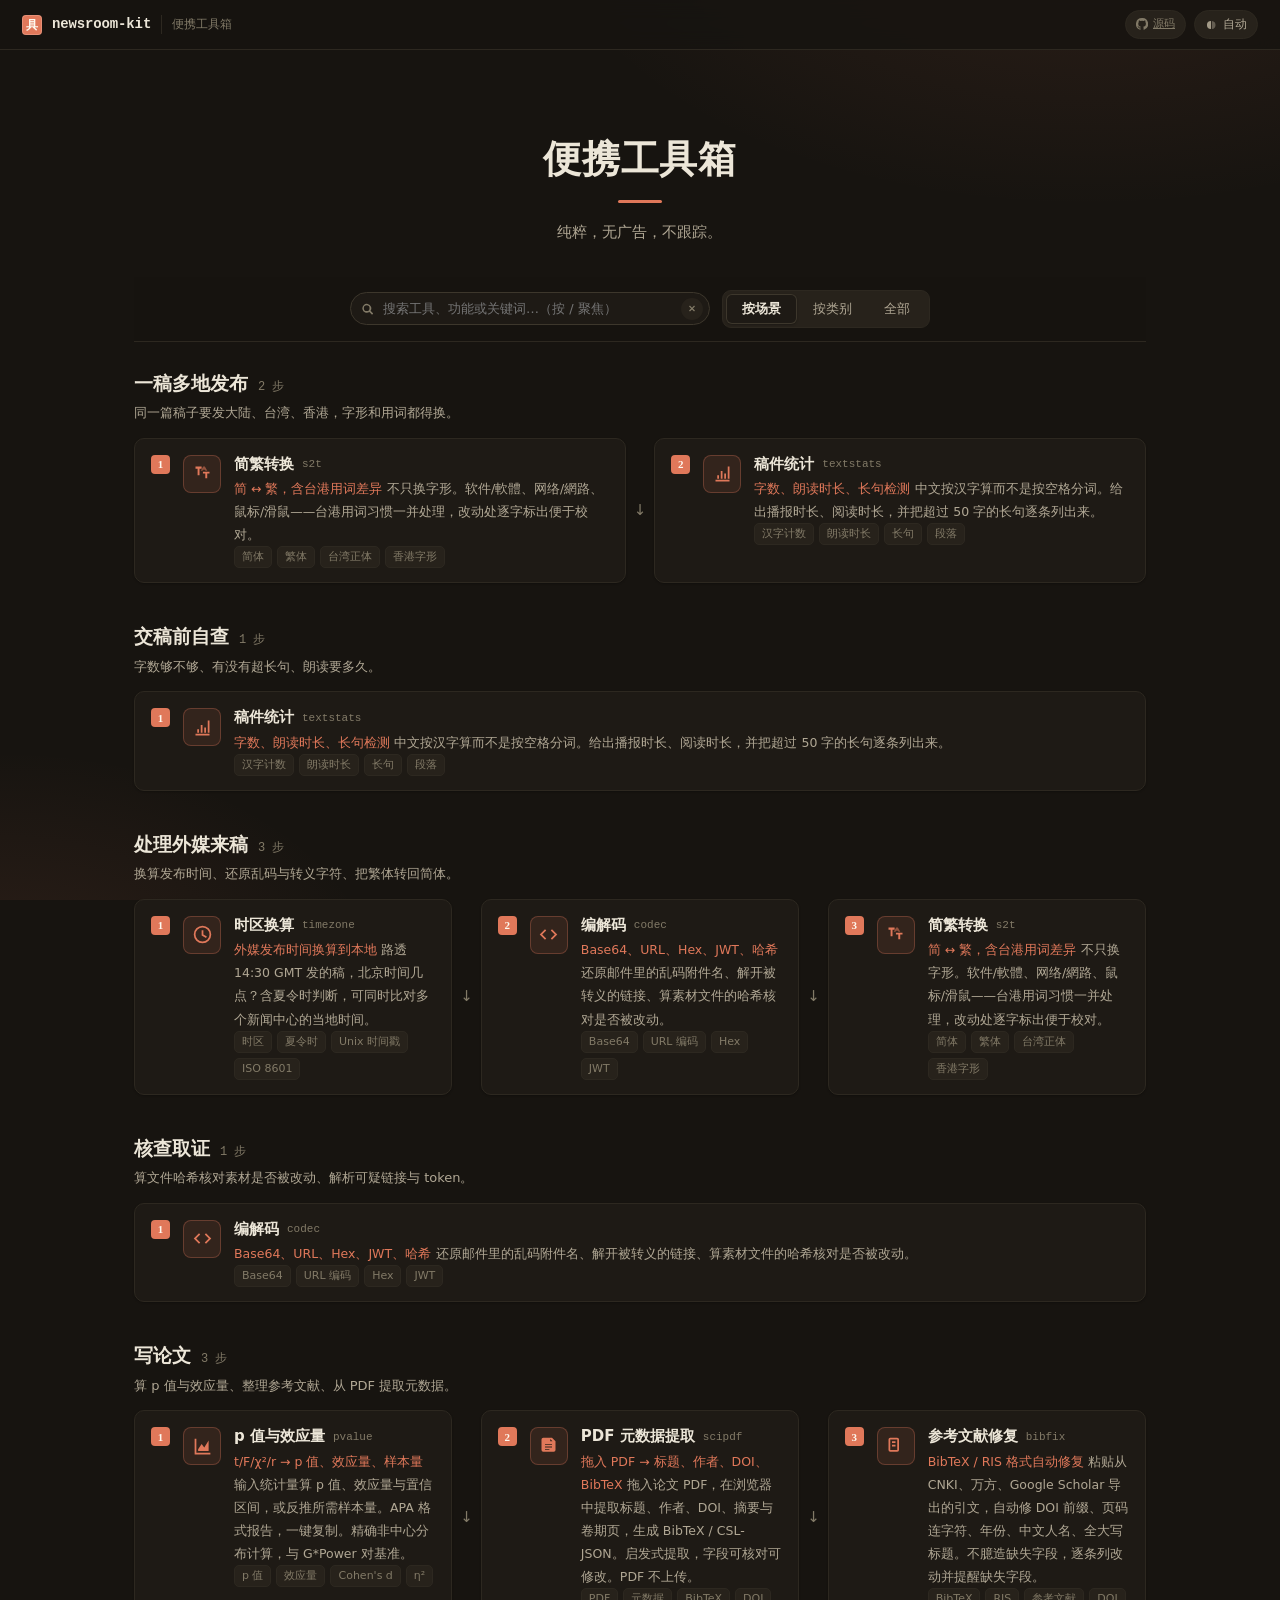
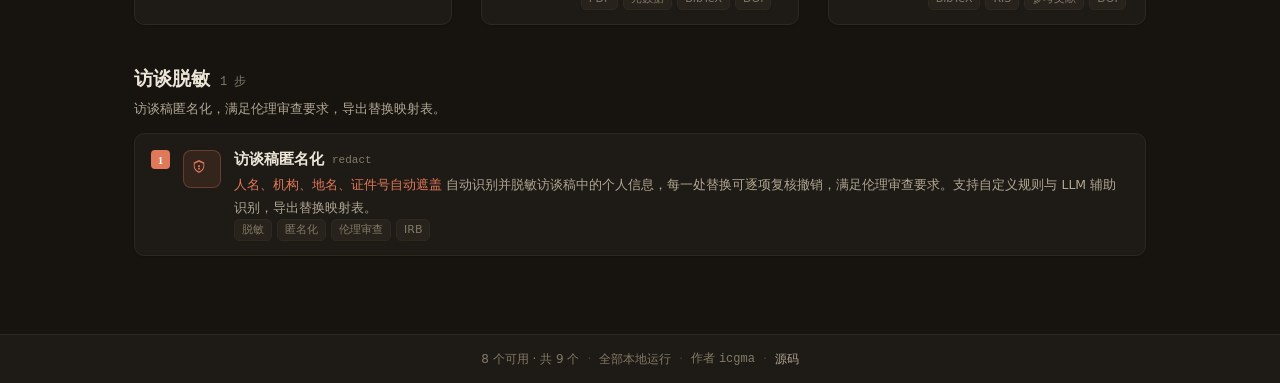
==== commit bf1b4617: "content: 首屏文案改为「纯粹，无广告，不跟踪」，移除「案头仪器」口号 - hero 删除 eyebrow 小字，副标题替换为纯粹/无广告/不跟踪 - 同步更新 title 后缀、og/twit" ====
--- a/index.html
+++ b/index.html
@@ -3,8 +3,36 @@
 <head>
 <meta charset="utf-8" />
 <meta name="viewport" content="width=device-width, initial-scale=1" />
-<title>newsroom-kit · 便携工具箱</title>
+<title>newsroom-kit · 便携工具箱 | 纯粹，无广告，不跟踪</title>
 <meta name="description" content="社科研究者与新闻编辑的便携工具箱。统计换算、参考文献修复、访谈脱敏、PDF 元数据——按场景组合，全部在浏览器本地运行，数据不出本机。" />
+<meta name="keywords" content="社科工具箱,在线统计,p值计算,效应量,参考文献,BibTeX,访谈脱敏,匿名化,PDF元数据,学术工具" />
+<meta name="author" content="icgma" />
+<meta name="theme-color" media="(prefers-color-scheme: light)" content="#f6f4ee" />
+<meta name="theme-color" media="(prefers-color-scheme: dark)" content="#171410" />
+<link rel="canonical" href="https://icgma.github.io/newsroom-kit/" />
+<meta property="og:type" content="website" />
+<meta property="og:site_name" content="newsroom-kit 便携工具箱" />
+<meta property="og:title" content="newsroom-kit · 便携工具箱" />
+<meta property="og:description" content="纯粹，无广告，不跟踪。统计换算、参考文献修复、访谈脱敏、PDF 元数据，全部本地运行，数据不出本机。" />
+<meta property="og:url" content="https://icgma.github.io/newsroom-kit/" />
+<meta property="og:image" content="https://icgma.github.io/newsroom-kit/assets/og-cover.png" />
+<meta property="og:locale" content="zh_CN" />
+<meta name="twitter:card" content="summary_large_image" />
+<meta name="twitter:title" content="newsroom-kit · 便携工具箱" />
+<meta name="twitter:description" content="纯粹，无广告，不跟踪。统计换算、参考文献修复、访谈脱敏、PDF 元数据，全部本地运行。" />
+<meta name="twitter:image" content="https://icgma.github.io/newsroom-kit/assets/og-cover.png" />
+<script type="application/ld+json">
+{
+  "@context": "https://schema.org",
+  "@type": "WebSite",
+  "name": "newsroom-kit 便携工具箱",
+  "alternateName": "newsroom-kit",
+  "url": "https://icgma.github.io/newsroom-kit/",
+  "inLanguage": "zh-CN",
+  "description": "社科研究者的便携工具箱：统计换算、参考文献修复、访谈脱敏、PDF 元数据提取，全部在浏览器本地运行。",
+  "publisher": { "@type": "Organization", "name": "icgma", "url": "https://github.com/icgma" }
+}
+</script>
 <link rel="icon" href="data:image/svg+xml,%3Csvg xmlns='http://www.w3.org/2000/svg' viewBox='0 0 32 32'%3E%3Crect width='32' height='32' rx='6' fill='%23b23a29'/%3E%3Ctext x='16' y='23' font-family='Georgia,serif' font-size='19' font-weight='bold' fill='%23fdf9f0' text-anchor='middle'%3E具%3C/text%3E%3C/svg%3E" />
 <link rel="stylesheet" href="hub.css" />
 </head>
@@ -33,12 +61,8 @@
 
   <main class="main">
     <div class="hero">
-      <p class="eyebrow">社科研究者的案头仪器</p>
       <h1 class="hero-title">便携工具箱</h1>
-      <p class="hero-lede">
-        写论文、做访谈、核数据时反复出现的琐碎操作，收进了一个个独立的小工具。
-        全部在浏览器本地运行，<strong>数据不出本机</strong>。
-      </p>
+      <p class="hero-lede">纯粹，无广告，不跟踪。</p>
     </div>
 
     <div class="controls">
@@ -72,7 +96,7 @@
   </footer>
 
 </div>
-<script src="registry.js"></script>
-<script src="hub.js"></script>
+<script src="registry.js" defer></script>
+<script src="hub.js" defer></script>
 </body>
 </html>
--- a/hub.css
+++ b/hub.css
@@ -494,7 +494,7 @@
 .main { max-width: 1060px; padding-bottom: 40px; }
 
 /* ── 首屏 ─────────────────────────────────────────────────── */
-.hero { text-align: center; padding: 44px 16px 30px; }
+.hero { text-align: center; padding: 58px 16px 32px; }
 .eyebrow { margin: 0 0 10px; }
 .hero-title {
   margin: 0 0 12px;
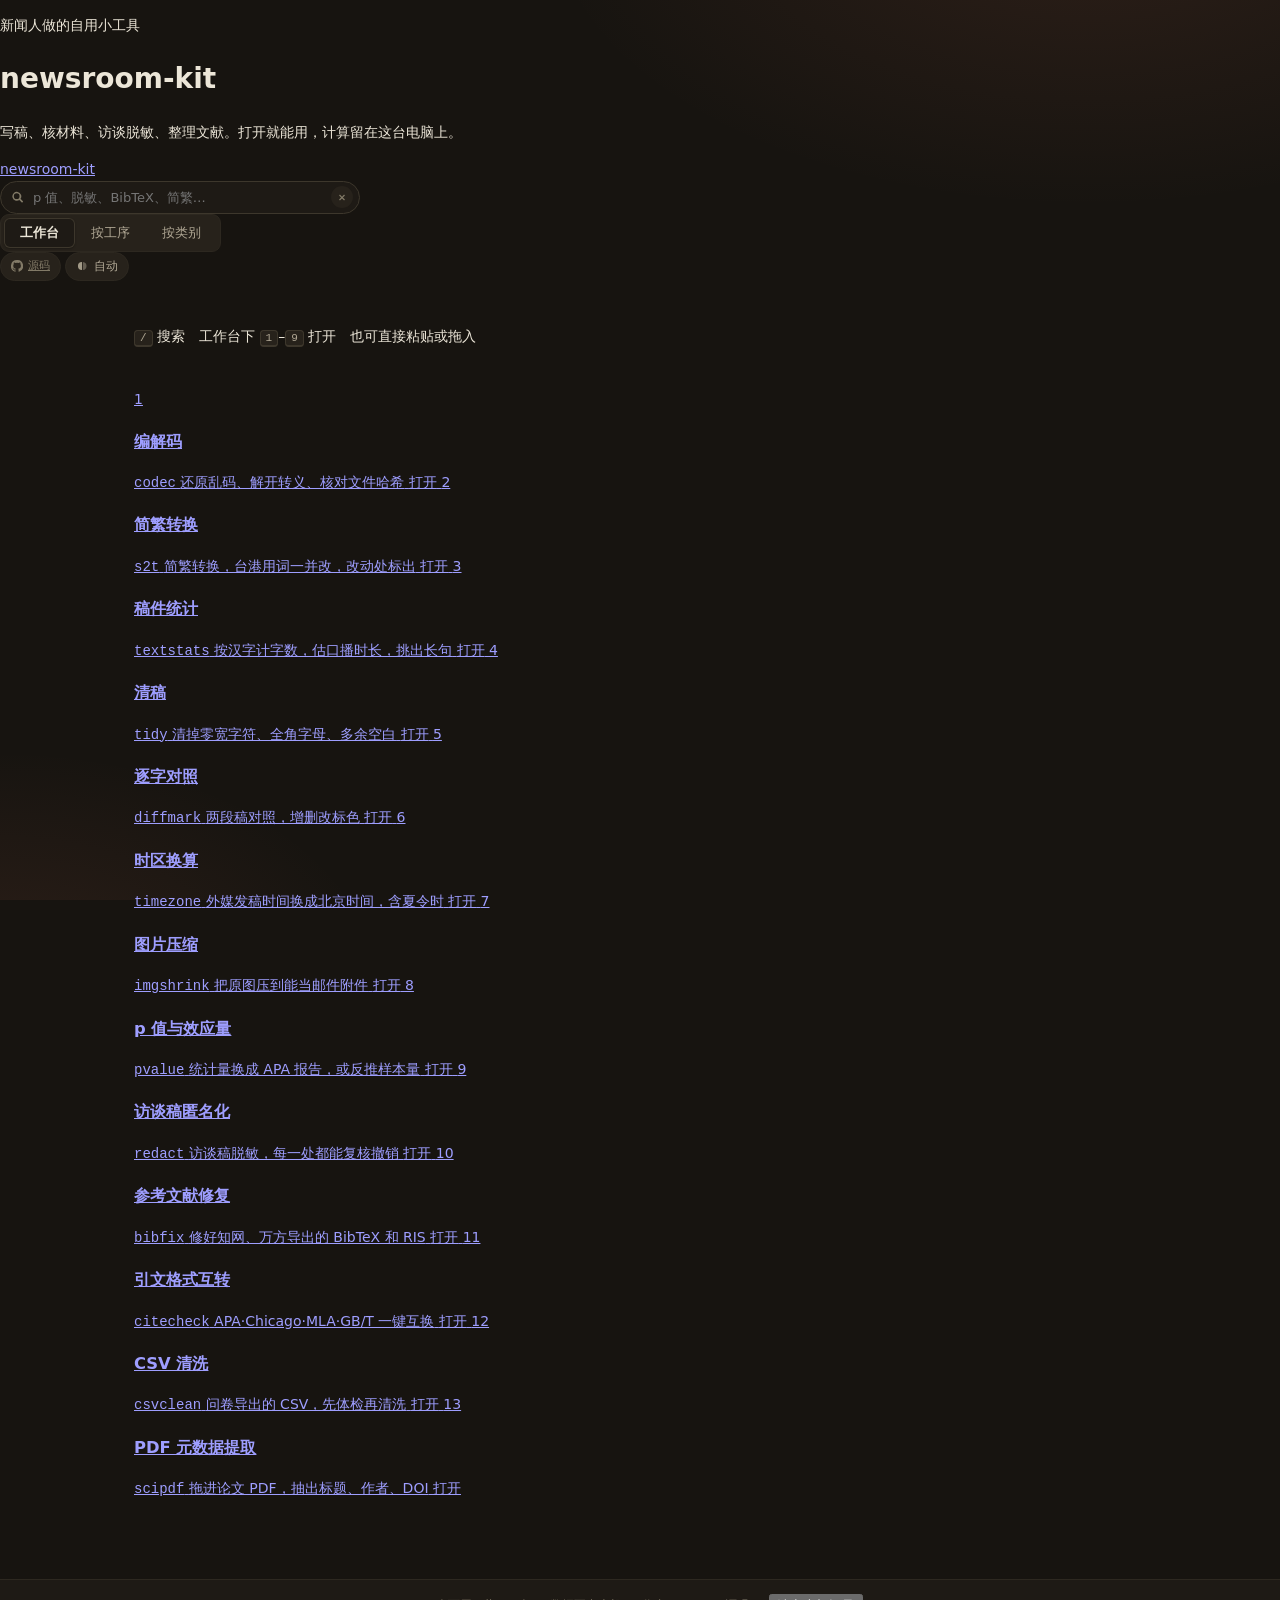
==== commit cc61c4f0: "feat: tidy 清稿 / diffmark 逐字对照 / imgshrink 压图，hub 列表化改版与 Newsreader 本地字体 （并行会话完成的工作，经验证收录） - tidy：零宽字" ====
--- a/index.html
+++ b/index.html
@@ -3,49 +3,63 @@
 <head>
 <meta charset="utf-8" />
 <meta name="viewport" content="width=device-width, initial-scale=1" />
-<title>newsroom-kit · 便携工具箱 | 纯粹，无广告，不跟踪</title>
-<meta name="description" content="社科研究者与新闻编辑的便携工具箱。统计换算、参考文献修复、访谈脱敏、PDF 元数据——按场景组合，全部在浏览器本地运行，数据不出本机。" />
-<meta name="keywords" content="社科工具箱,在线统计,p值计算,效应量,参考文献,BibTeX,访谈脱敏,匿名化,PDF元数据,学术工具" />
+<title>newsroom-kit · 新闻人工具箱</title>
+<meta name="description" content="新闻人做的自用小工具。写稿、核材料、访谈脱敏、整理文献——打开就能用，计算留在这台电脑上。" />
+<meta name="keywords" content="新闻人工具箱,写稿工具,简繁转换,稿件字数,时区换算,访谈脱敏,参考文献,BibTeX,p值,效应量,PDF元数据" />
 <meta name="author" content="icgma" />
 <meta name="theme-color" media="(prefers-color-scheme: light)" content="#f6f4ee" />
 <meta name="theme-color" media="(prefers-color-scheme: dark)" content="#171410" />
 <link rel="canonical" href="https://icgma.github.io/newsroom-kit/" />
 <meta property="og:type" content="website" />
-<meta property="og:site_name" content="newsroom-kit 便携工具箱" />
-<meta property="og:title" content="newsroom-kit · 便携工具箱" />
-<meta property="og:description" content="纯粹，无广告，不跟踪。统计换算、参考文献修复、访谈脱敏、PDF 元数据，全部本地运行，数据不出本机。" />
+<meta property="og:site_name" content="newsroom-kit 新闻人工具箱" />
+<meta property="og:title" content="newsroom-kit · 新闻人工具箱" />
+<meta property="og:description" content="新闻人做的自用小工具。写稿、核材料、访谈脱敏、整理文献。打开就能用，计算留在这台电脑上。" />
 <meta property="og:url" content="https://icgma.github.io/newsroom-kit/" />
 <meta property="og:image" content="https://icgma.github.io/newsroom-kit/assets/og-cover.png" />
 <meta property="og:locale" content="zh_CN" />
 <meta name="twitter:card" content="summary_large_image" />
-<meta name="twitter:title" content="newsroom-kit · 便携工具箱" />
-<meta name="twitter:description" content="纯粹，无广告，不跟踪。统计换算、参考文献修复、访谈脱敏、PDF 元数据，全部本地运行。" />
+<meta name="twitter:title" content="newsroom-kit · 新闻人工具箱" />
+<meta name="twitter:description" content="写稿、核材料、访谈脱敏、整理文献。打开就能用。" />
 <meta name="twitter:image" content="https://icgma.github.io/newsroom-kit/assets/og-cover.png" />
 <script type="application/ld+json">
 {
   "@context": "https://schema.org",
   "@type": "WebSite",
-  "name": "newsroom-kit 便携工具箱",
+  "name": "newsroom-kit 新闻人工具箱",
   "alternateName": "newsroom-kit",
   "url": "https://icgma.github.io/newsroom-kit/",
   "inLanguage": "zh-CN",
-  "description": "社科研究者的便携工具箱：统计换算、参考文献修复、访谈脱敏、PDF 元数据提取，全部在浏览器本地运行。",
+  "description": "新闻人做的自用小工具：写稿、核材料、访谈脱敏、整理文献，全部在浏览器本地运行。",
   "publisher": { "@type": "Organization", "name": "icgma", "url": "https://github.com/icgma" }
 }
 </script>
-<link rel="icon" href="data:image/svg+xml,%3Csvg xmlns='http://www.w3.org/2000/svg' viewBox='0 0 32 32'%3E%3Crect width='32' height='32' rx='6' fill='%23b23a29'/%3E%3Ctext x='16' y='23' font-family='Georgia,serif' font-size='19' font-weight='bold' fill='%23fdf9f0' text-anchor='middle'%3E具%3C/text%3E%3C/svg%3E" />
+<link rel="icon" href="data:image/svg+xml,%3Csvg xmlns='http://www.w3.org/2000/svg' viewBox='0 0 32 32'%3E%3Crect width='32' height='32' fill='%23b23a29'/%3E%3Ctext x='16' y='23' font-family='Georgia,serif' font-style='italic' font-size='18' fill='%23fdf9f0' text-anchor='middle'%3Enk%3C/text%3E%3C/svg%3E" />
 <link rel="stylesheet" href="hub.css" />
 </head>
 <body>
 <div class="page">
 
-  <header class="topbar">
-    <div class="brand">
-      <span class="seal" aria-hidden="true">具</span>
-      <span class="wordmark">newsroom-kit</span>
-      <span class="tag">便携工具箱</span>
+  <header class="masthead">
+    <p class="kicker">新闻人做的自用小工具</p>
+    <h1 class="masthead-title">newsroom-kit</h1>
+    <p class="deck">写稿、核材料、访谈脱敏、整理文献。打开就能用，计算留在这台电脑上。</p>
+  </header>
+
+  <div class="cmdbar" id="cmdbar">
+    <a class="cmd-brand" href="#top">newsroom-kit</a>
+    <div class="search-wrap">
+      <svg class="search-ico" viewBox="0 0 16 16" width="13" height="13" aria-hidden="true"><path fill="currentColor" d="M11.7 10.3a5.5 5.5 0 1 0-1.4 1.4l3.3 3.3 1.4-1.4-3.3-3.3ZM7 10.5a3.5 3.5 0 1 1 0-7 3.5 3.5 0 0 1 0 7Z"/></svg>
+      <input type="search" id="search" placeholder="p 值、脱敏、BibTeX、简繁…" aria-label="搜索工具" autocomplete="off" />
+      <button class="search-clear" id="searchClear" title="清空搜索" aria-label="清空搜索" hidden type="button">
+        <svg viewBox="0 0 16 16" width="11" height="11" aria-hidden="true"><path fill="currentColor" d="M9.4 8l3.3-3.3-1.4-1.4L8 6.6 4.7 3.3 3.3 4.7 6.6 8l-3.3 3.3 1.4 1.4L8 9.4l3.3 3.3 1.4-1.4L9.4 8Z"/></svg>
+      </button>
     </div>
-    <div class="topbar-right">
+    <div class="segmented" id="viewToggle" role="group" aria-label="浏览方式">
+      <button class="seg active" data-view="all" type="button">工作台</button>
+      <button class="seg" data-view="scenario" type="button">按工序</button>
+      <button class="seg" data-view="category" type="button">按类别</button>
+    </div>
+    <div class="cmd-right">
       <a class="chip" href="https://github.com/icgma/newsroom-kit" target="_blank" rel="noopener" title="源码">
         <svg viewBox="0 0 16 16" width="12" height="12" aria-hidden="true"><path fill="currentColor" d="M8 0a8 8 0 0 0-2.5 15.6c.4.1.5-.2.5-.4v-1.4c-2.2.5-2.7-1-2.7-1-.4-1-.9-1.2-.9-1.2-.7-.5.1-.5.1-.5.8.1 1.2.8 1.2.8.7 1.2 1.9.9 2.4.7.1-.5.3-.9.5-1.1-1.8-.2-3.6-.9-3.6-4 0-.9.3-1.6.8-2.1-.1-.2-.4-1 .1-2.1 0 0 .7-.2 2.2.8a7.5 7.5 0 0 1 4 0c1.5-1 2.2-.8 2.2-.8.5 1.1.2 1.9.1 2.1.5.5.8 1.2.8 2.1 0 3.1-1.8 3.8-3.6 4 .3.3.5.8.5 1.5v2.2c0 .2.1.5.6.4A8 8 0 0 0 8 0Z"/></svg>
         <span class="chip-label">源码</span>
@@ -57,29 +71,18 @@
         <span id="themeLabel">自动</span>
       </button>
     </div>
-  </header>
+  </div>
 
-  <main class="main">
-    <div class="hero">
-      <h1 class="hero-title">便携工具箱</h1>
-      <p class="hero-lede">纯粹，无广告，不跟踪。</p>
-    </div>
-
-    <div class="controls">
-      <div class="search-wrap">
-        <svg class="search-ico" viewBox="0 0 16 16" width="13" height="13" aria-hidden="true"><path fill="currentColor" d="M11.7 10.3a5.5 5.5 0 1 0-1.4 1.4l3.3 3.3 1.4-1.4-3.3-3.3ZM7 10.5a3.5 3.5 0 1 1 0-7 3.5 3.5 0 0 1 0 7Z"/></svg>
-        <input type="search" id="search" placeholder="搜索工具、功能或关键词…（按 / 聚焦）" aria-label="搜索工具" autocomplete="off" />
-        <button class="search-clear" id="searchClear" title="清空搜索" aria-label="清空搜索" hidden type="button">
-          <svg viewBox="0 0 16 16" width="11" height="11" aria-hidden="true"><path fill="currentColor" d="M9.4 8l3.3-3.3-1.4-1.4L8 6.6 4.7 3.3 3.3 4.7 6.6 8l-3.3 3.3 1.4 1.4L8 9.4l3.3 3.3 1.4-1.4L9.4 8Z"/></svg>
-        </button>
-      </div>
-      <div class="segmented" id="viewToggle" role="group" aria-label="浏览方式">
-        <button class="seg active" data-view="scenario" type="button">按场景</button>
-        <button class="seg" data-view="category" type="button">按类别</button>
-        <button class="seg" data-view="all" type="button">全部</button>
+  <main class="main" id="top">
+    <p class="hint" id="hint"><kbd>/</kbd> 搜索　工作台下 <kbd>1</kbd>–<kbd>9</kbd> 打开　也可直接粘贴或拖入</p>
+    <div id="pasteBar" class="paste-bar" hidden>
+      <p id="pasteMsg"></p>
+      <div class="paste-actions">
+        <button class="btn btn-primary btn-sm" id="pasteGo" type="button">打开</button>
+        <button class="btn btn-ghost btn-sm" id="pasteDismiss" type="button">不用</button>
       </div>
     </div>
-
+    <div id="recent" class="recent" hidden></div>
     <div id="content" class="content"></div>
   </main>
 
@@ -87,11 +90,13 @@
     <div class="footer-meta">
       <span id="count"></span>
       <span class="sep">·</span>
-      <span>全部本地运行</span>
+      <span>数据不出本机</span>
       <span class="sep">·</span>
       <span>作者 <span class="footer-author">icgma</span></span>
       <span class="sep">·</span>
       <a href="https://github.com/icgma/newsroom-kit" target="_blank" rel="noopener">源码</a>
+      <span class="sep">·</span>
+      <button type="button" class="wipe" id="wipeLocal">清空本机记录</button>
     </div>
   </footer>
 
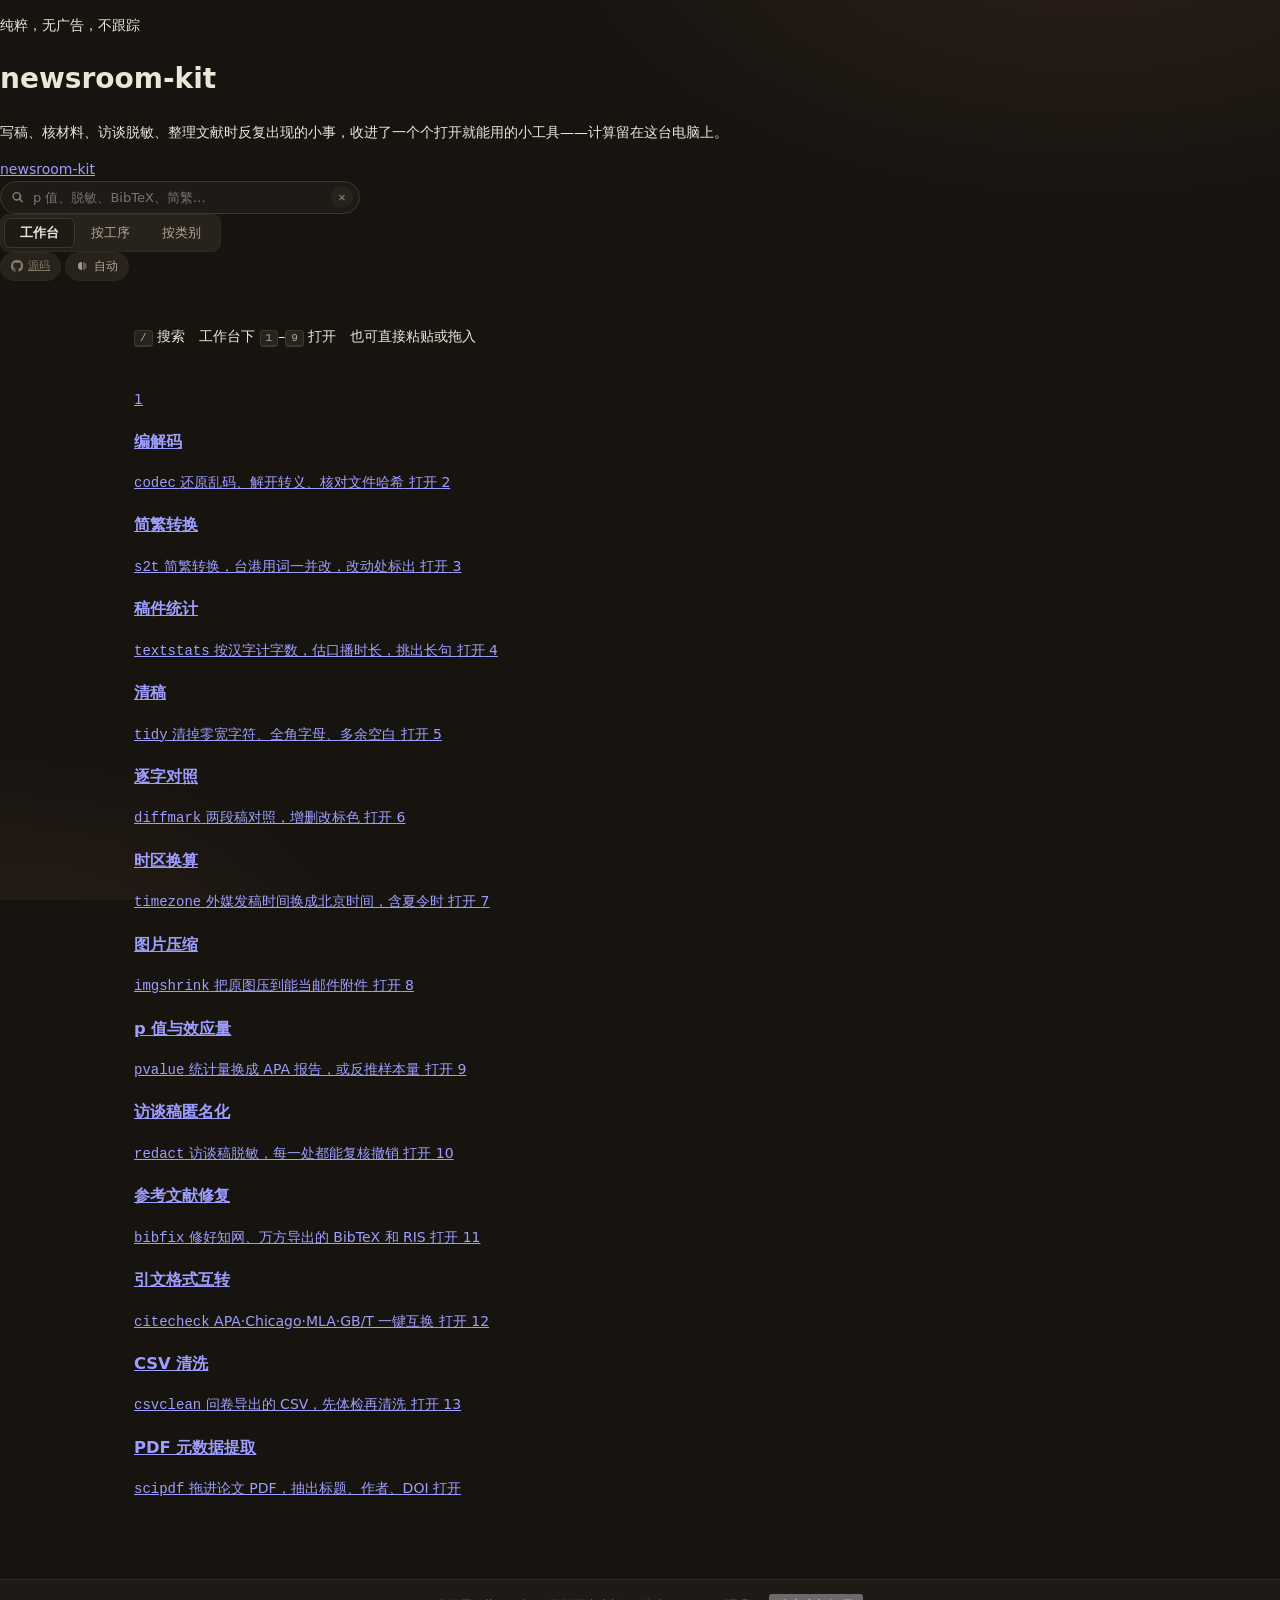
==== commit b51f3cdb: "copy: 去掉「新闻人」定位，统一为「便携工具箱」 - 首页 title/description/keywords/OG/JSON-LD/hero 全部重写：   kicker 用「纯粹，无广告，不" ====
--- a/index.html
+++ b/index.html
@@ -3,33 +3,33 @@
 <head>
 <meta charset="utf-8" />
 <meta name="viewport" content="width=device-width, initial-scale=1" />
-<title>newsroom-kit · 新闻人工具箱</title>
-<meta name="description" content="新闻人做的自用小工具。写稿、核材料、访谈脱敏、整理文献——打开就能用，计算留在这台电脑上。" />
-<meta name="keywords" content="新闻人工具箱,写稿工具,简繁转换,稿件字数,时区换算,访谈脱敏,参考文献,BibTeX,p值,效应量,PDF元数据" />
+<title>newsroom-kit · 便携工具箱 | 纯粹，无广告，不跟踪</title>
+<meta name="description" content="写稿、核材料、访谈脱敏、整理文献的自用小工具。打开就能用，全部计算留在这台电脑上——纯粹，无广告，不跟踪。" />
+<meta name="keywords" content="便携工具箱,写稿工具,简繁转换,稿件字数,时区换算,访谈脱敏,参考文献,BibTeX,p值,效应量,PDF元数据" />
 <meta name="author" content="icgma" />
 <meta name="theme-color" media="(prefers-color-scheme: light)" content="#f6f4ee" />
 <meta name="theme-color" media="(prefers-color-scheme: dark)" content="#171410" />
 <link rel="canonical" href="https://icgma.github.io/newsroom-kit/" />
 <meta property="og:type" content="website" />
-<meta property="og:site_name" content="newsroom-kit 新闻人工具箱" />
-<meta property="og:title" content="newsroom-kit · 新闻人工具箱" />
-<meta property="og:description" content="新闻人做的自用小工具。写稿、核材料、访谈脱敏、整理文献。打开就能用，计算留在这台电脑上。" />
+<meta property="og:site_name" content="newsroom-kit 便携工具箱" />
+<meta property="og:title" content="newsroom-kit · 便携工具箱" />
+<meta property="og:description" content="写稿、核材料、访谈脱敏、整理文献的自用小工具。打开就能用，计算留在这台电脑上。" />
 <meta property="og:url" content="https://icgma.github.io/newsroom-kit/" />
 <meta property="og:image" content="https://icgma.github.io/newsroom-kit/assets/og-cover.png" />
 <meta property="og:locale" content="zh_CN" />
 <meta name="twitter:card" content="summary_large_image" />
-<meta name="twitter:title" content="newsroom-kit · 新闻人工具箱" />
+<meta name="twitter:title" content="newsroom-kit · 便携工具箱" />
 <meta name="twitter:description" content="写稿、核材料、访谈脱敏、整理文献。打开就能用。" />
 <meta name="twitter:image" content="https://icgma.github.io/newsroom-kit/assets/og-cover.png" />
 <script type="application/ld+json">
 {
   "@context": "https://schema.org",
   "@type": "WebSite",
-  "name": "newsroom-kit 新闻人工具箱",
+  "name": "newsroom-kit 便携工具箱",
   "alternateName": "newsroom-kit",
   "url": "https://icgma.github.io/newsroom-kit/",
   "inLanguage": "zh-CN",
-  "description": "新闻人做的自用小工具：写稿、核材料、访谈脱敏、整理文献，全部在浏览器本地运行。",
+  "description": "自用小工具集：写稿、核材料、访谈脱敏、整理文献，全部在浏览器本地运行。",
   "publisher": { "@type": "Organization", "name": "icgma", "url": "https://github.com/icgma" }
 }
 </script>
@@ -40,9 +40,9 @@
 <div class="page">
 
   <header class="masthead">
-    <p class="kicker">新闻人做的自用小工具</p>
+    <p class="kicker">纯粹，无广告，不跟踪</p>
     <h1 class="masthead-title">newsroom-kit</h1>
-    <p class="deck">写稿、核材料、访谈脱敏、整理文献。打开就能用，计算留在这台电脑上。</p>
+    <p class="deck">写稿、核材料、访谈脱敏、整理文献时反复出现的小事，收进了一个个打开就能用的小工具——计算留在这台电脑上。</p>
   </header>
 
   <div class="cmdbar" id="cmdbar">
